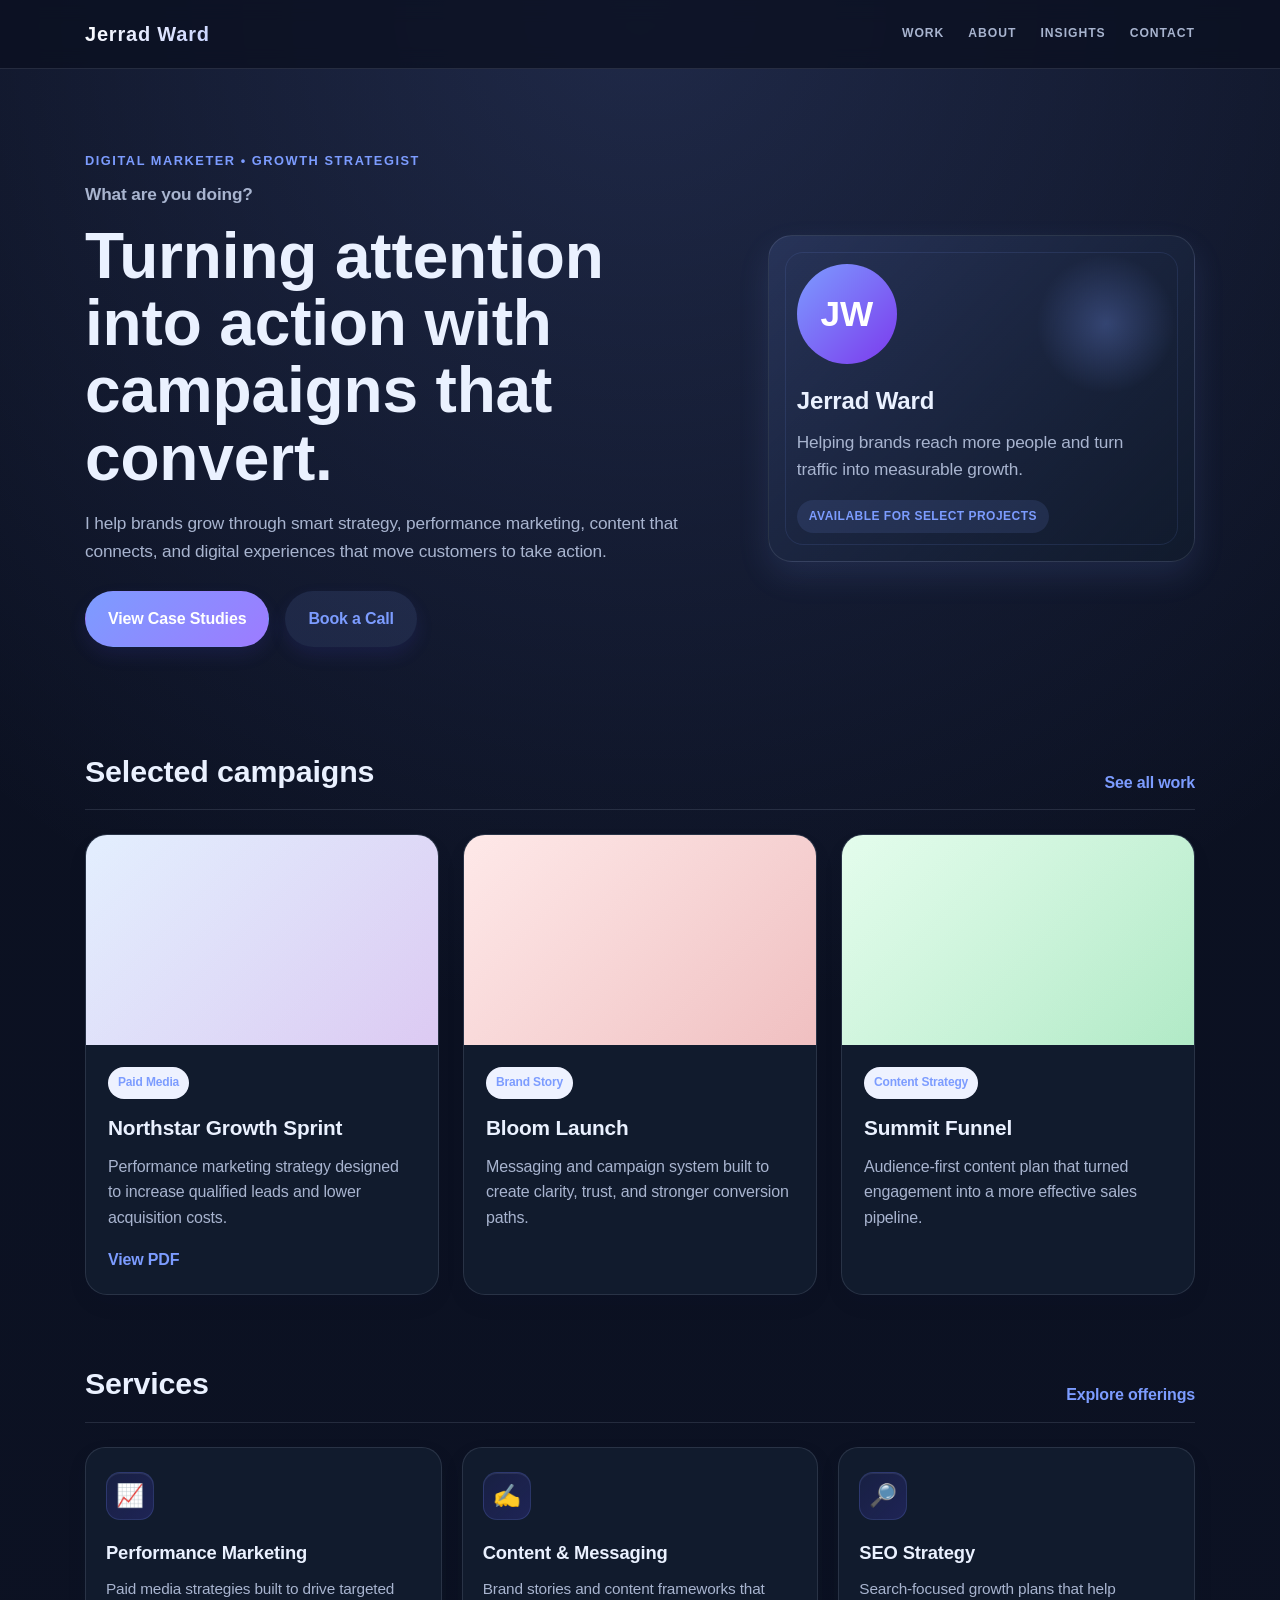
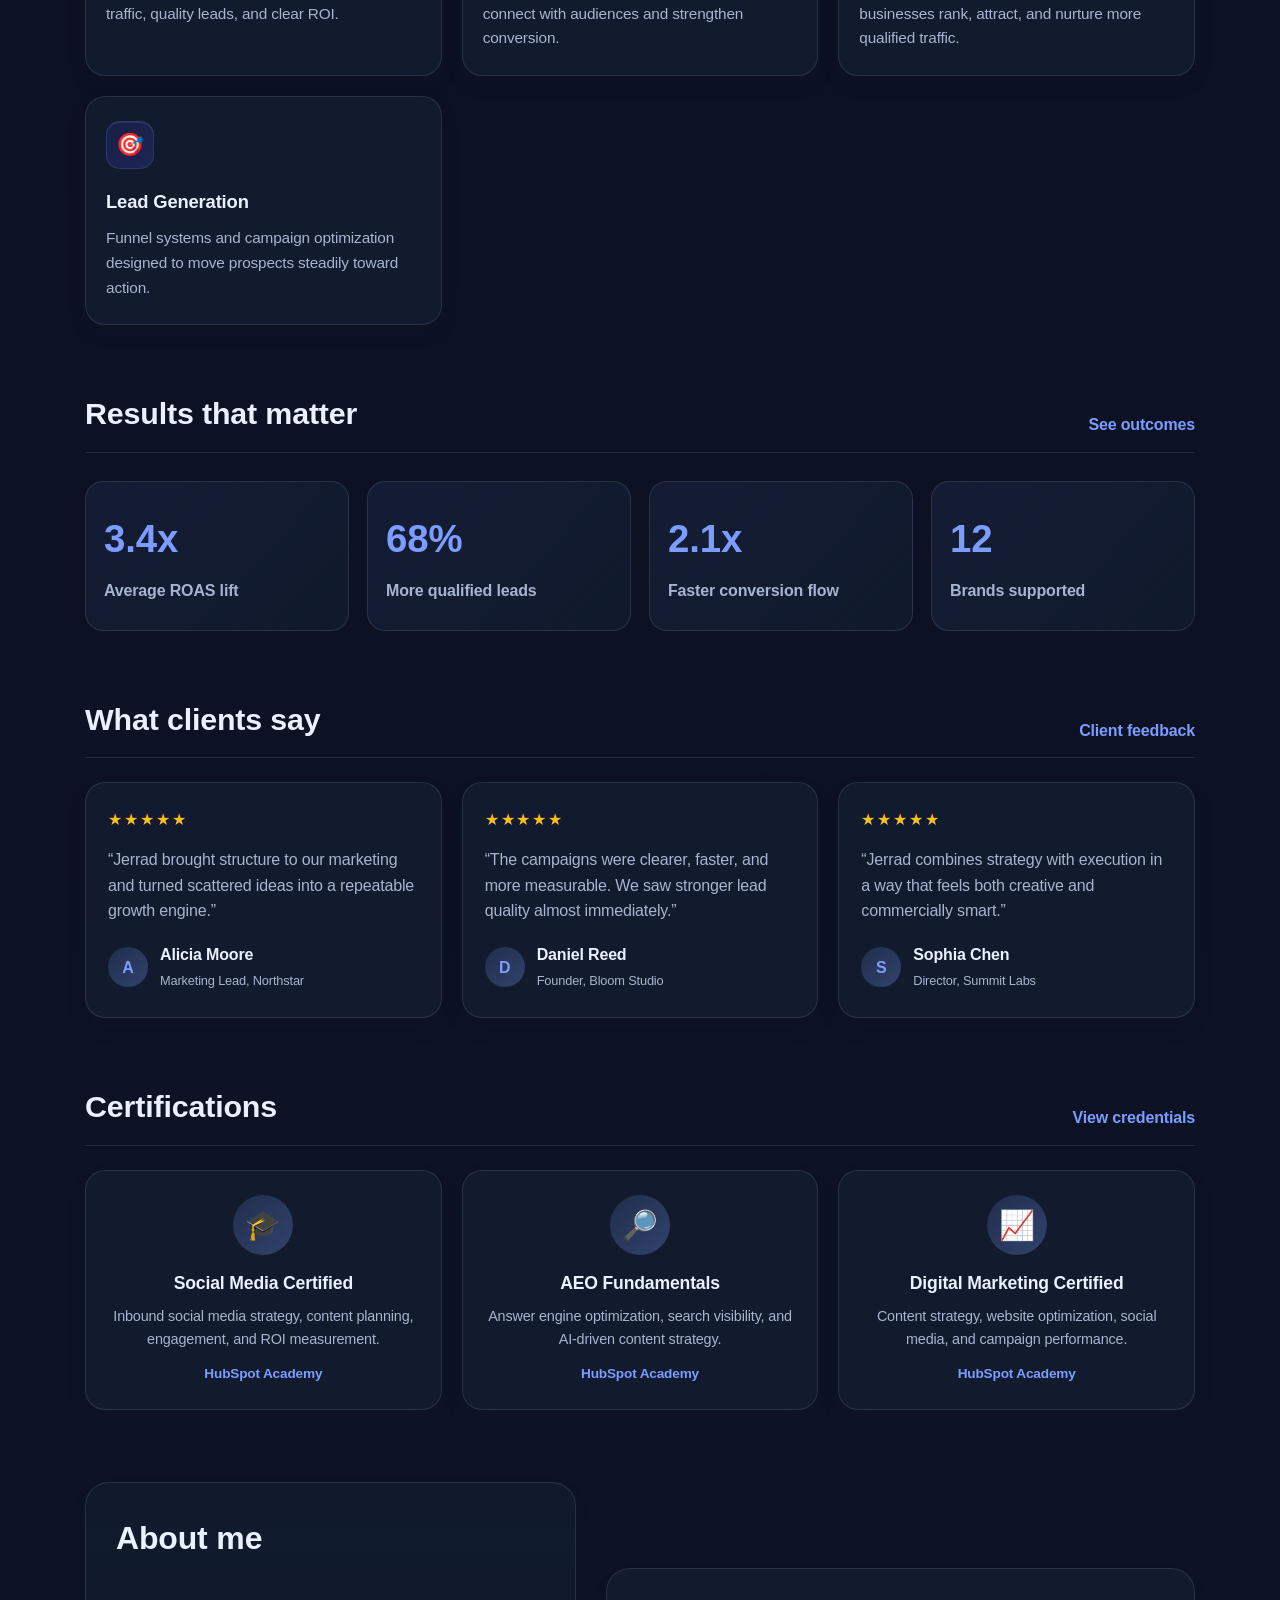
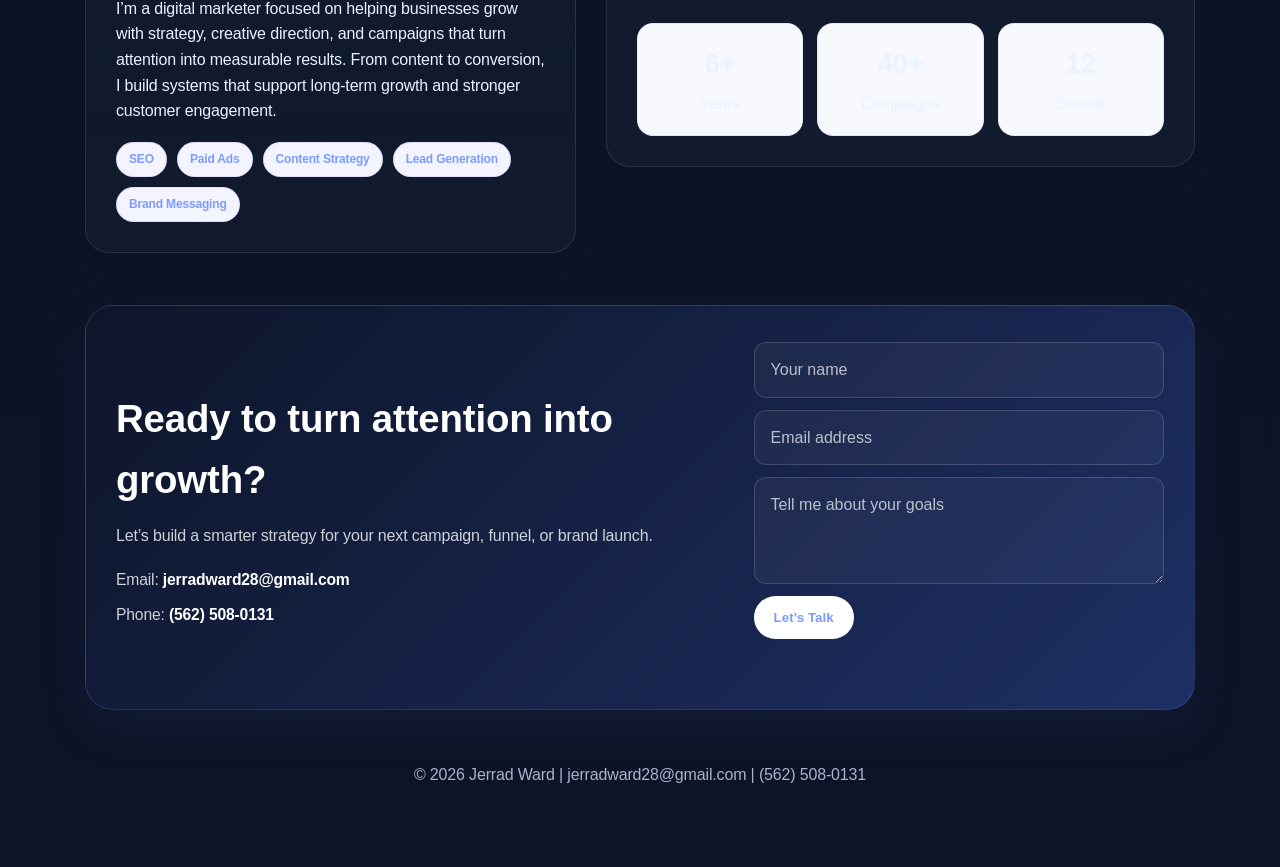
==== index.html @ 4a9e5509 "Make portfolio interactions functional" ====
<!DOCTYPE html>
<html lang="en">
  <head>
    <meta charset="UTF-8" />
    <meta name="viewport" content="width=device-width, initial-scale=1.0" />
    <title>Portfolio</title>
    <style>
      :root {
        --bg: #0b1020;
        --bg-soft: #121a2d;
        --card: #111b2d;
        --card-soft: #16233d;
        --text: #eaf1ff;
        --muted: #a8b4cf;
        --primary: #7c9cff;
        --primary-dark: #6787fa;
        --secondary: rgba(124, 156, 255, 0.12);
        --border: rgba(148, 163, 184, 0.18);
        --glow: rgba(124, 156, 255, 0.35);
      }

      * {
        box-sizing: border-box;
      }

      html {
        scroll-behavior: smooth;
      }

      body {
        margin: 0;
        font-family: Arial, sans-serif;
        background:
          radial-gradient(circle at top, rgba(124, 156, 255, 0.18), transparent 25%),
          linear-gradient(180deg, #0b1020 0%, #0d1427 100%);
        color: var(--text);
        line-height: 1.6;
        letter-spacing: -0.01em;
      }

      a {
        text-decoration: none;
        color: inherit;
      }

      .container {
        max-width: 1150px;
        margin: 0 auto;
        padding: 0 20px;
      }

      header {
        background: rgba(11, 16, 32, 0.78);
        border-bottom: 1px solid var(--border);
        position: sticky;
        top: 0;
        backdrop-filter: blur(10px);
      }

      nav {
        max-width: 1150px;
        margin: 0 auto;
        padding: 18px 20px;
        display: flex;
        justify-content: space-between;
        align-items: center;
      }

      .brand {
        font-size: 1.25rem;
        font-weight: 700;
      }

      .brand span {
        letter-spacing: 0.04em;
        background: linear-gradient(135deg, #ffffff, #c7d2fe);
        -webkit-background-clip: text;
        background-clip: text;
        color: transparent;
      }

      .nav-links {
        display: flex;
        gap: 24px;
        color: var(--muted);
      }

      .nav-links a {
        transition: color 0.2s ease, transform 0.2s ease;
        font-weight: 600;
        letter-spacing: 0.08em;
        text-transform: uppercase;
        font-size: 0.76rem;
      }

      .nav-links a:hover {
        transform: translateY(-1px);
      }

      .nav-links a:hover {
        color: var(--text);
      }

      .hero {
        display: grid;
        grid-template-columns: 1.2fr 0.8fr;
        gap: 42px;
        padding: 82px 0 48px;
        align-items: center;
      }

      .hero-copy {
        max-width: 760px;
      }

      .eyebrow {
        color: var(--primary);
        font-size: 0.8rem;
        font-weight: 700;
        letter-spacing: 0.12em;
        text-transform: uppercase;
      }

      .mini-question {
        margin: 10px 0 0;
        color: var(--text);
        font-size: 1.1rem;
        font-weight: 700;
      }

      h1 {
        font-size: clamp(2.8rem, 5vw, 4.2rem);
        line-height: 1.05;
        margin: 14px 0 18px;
      }

      .hero p {
        color: var(--muted);
        font-size: 1.08rem;
        max-width: 600px;
      }

      .button-row {
        display: flex;
        gap: 16px;
        flex-wrap: wrap;
        margin-top: 26px;
      }

      .btn {
        display: inline-block;
        padding: 14px 22px;
        border-radius: 999px;
        font-weight: 700;
        text-align: center;
        border: 1px solid transparent;
        transition: transform 0.2s ease, box-shadow 0.2s ease, background 0.2s ease, border-color 0.2s ease;
        box-shadow: 0 8px 18px rgba(79, 70, 229, 0.12);
      }

      .btn:hover {
        transform: translateY(-2px);
      }

      .btn-primary {
        background: linear-gradient(135deg, var(--primary), #9d7bff);
        color: white;
      }

      .btn-primary:hover {
        background: linear-gradient(135deg, var(--primary-dark), #8b6bf2);
      }

      .btn-secondary {
        background: var(--secondary);
        color: var(--primary);
      }

      .profile-card {
        background: linear-gradient(135deg, rgba(124, 156, 255, 0.14), rgba(17, 27, 45, 0.95));
        border: 1px solid var(--border);
        border-radius: 24px;
        padding: 28px;
        box-shadow: 0 14px 32px rgba(124, 156, 255, 0.12);
        position: relative;
      }

      .profile-card::before {
        content: "";
        position: absolute;
        inset: 16px;
        border-radius: 18px;
        border: 1px solid rgba(124, 156, 255, 0.12);
        pointer-events: none;
      }

      .profile-card::after {
        content: "";
        position: absolute;
        width: 140px;
        height: 140px;
        border-radius: 50%;
        background: radial-gradient(circle, rgba(124, 156, 255, 0.28), transparent 70%);
        right: 18px;
        top: 18px;
        pointer-events: none;
      }

      .profile-meta {
        display: inline-block;
        margin-top: 16px;
        padding: 7px 12px;
        background: rgba(124, 156, 255, 0.12);
        color: var(--primary);
        border-radius: 999px;
        font-size: 0.75rem;
        font-weight: 700;
        letter-spacing: 0.04em;
        text-transform: uppercase;
      }

      .avatar {
        width: 100px;
        height: 100px;
        border-radius: 50%;
        background: linear-gradient(135deg, var(--primary), #7c3aed);
        display: flex;
        align-items: center;
        justify-content: center;
        color: white;
        font-weight: 700;
        font-size: 2.2rem;
        margin-bottom: 18px;
      }

      .profile-card h2 {
        margin: 0 0 8px;
      }

      .profile-card p {
        margin: 0;
        color: var(--muted);
      }

      .section {
        padding: 52px 0 12px;
        scroll-margin-top: 96px;
      }

      .section-head {
        display: flex;
        justify-content: space-between;
        align-items: end;
        gap: 20px;
        margin-bottom: 24px;
        padding-bottom: 14px;
        border-bottom: 1px solid var(--border);
      }

      .section-head h3 {
        font-size: 1.9rem;
        margin: 0;
      }

      .section-head a {
        color: var(--primary);
        font-weight: 600;
      }

      .section-head a:hover {
        text-decoration: underline;
      }

      .projects {
        display: grid;
        grid-template-columns: repeat(3, minmax(0, 1fr));
        gap: 24px;
      }

      .project {
        background: var(--card);
        border: 1px solid var(--border);
        border-radius: 22px;
        overflow: hidden;
        box-shadow: 0 10px 24px rgba(15, 23, 42, 0.04);
        transition: transform 0.2s ease, box-shadow 0.2s ease, border-color 0.2s ease;
      }

      .project:hover {
        border-color: rgba(124, 156, 255, 0.28);
      }

      .project:hover {
        transform: translateY(-4px);
        box-shadow: 0 16px 28px rgba(15, 23, 42, 0.08);
      }

      .project-image {
        height: 210px;
        background: linear-gradient(135deg, #dbeafe, #e9d5ff);
        position: relative;
        overflow: hidden;
      }

      .project-image::after {
        content: "";
        position: absolute;
        inset: 0;
        background: linear-gradient(135deg, rgba(255,255,255,0.22), rgba(15,23,42,0.06));
      }

      .project-content {
        padding: 22px;
      }

      .project-link {
        display: inline-block;
        margin-top: 16px;
        color: var(--primary);
        font-weight: 700;
      }

      .project-link:hover {
        text-decoration: underline;
      }

      .tag {
        display: inline-block;
        background: #eef2ff;
        color: var(--primary);
        border-radius: 999px;
        font-size: 0.75rem;
        font-weight: 700;
        padding: 6px 10px;
        margin-bottom: 12px;
      }

      .project h4 {
        margin: 0 0 10px;
        font-size: 1.3rem;
      }

      .project p {
        margin: 0;
        color: var(--muted);
      }

      .about {
        display: grid;
        grid-template-columns: 1fr 1.2fr;
        gap: 30px;
        align-items: center;
        padding: 60px 0 20px;
      }

      .about-panel {
        background: var(--card);
        border: 1px solid var(--border);
        border-radius: 24px;
        padding: 30px;
        box-shadow: 0 10px 24px rgba(15, 23, 42, 0.04);
      }

      .about-panel:first-child {
        background: linear-gradient(180deg, rgba(17, 27, 45, 0.96), rgba(17, 27, 45, 0.88));
      }

      .about-panel h3 {
        margin-top: 0;
        font-size: 2rem;
      }

      .about-panel p {
        margin-bottom: 0;
      }

      .expertise-list {
        display: flex;
        flex-wrap: wrap;
        gap: 10px;
        margin-top: 18px;
      }

      .expertise-list span {
        background: #f3f4ff;
        border: 1px solid rgba(79, 70, 229, 0.12);
        color: var(--primary);
        border-radius: 999px;
        padding: 7px 12px;
        font-size: 0.75rem;
        font-weight: 700;
      }

      .stats {
        display: grid;
        grid-template-columns: repeat(3, minmax(0, 1fr));
        gap: 14px;
        margin-top: 24px;
      }

      .stat {
        background: #f8f9ff;
        border: 1px solid var(--border);
        border-radius: 16px;
        padding: 18px 14px;
        text-align: center;
      }

      .stat strong {
        display: block;
        font-size: 1.7rem;
        margin-bottom: 6px;
      }

      .services {
        display: grid;
        grid-template-columns: repeat(3, minmax(0, 1fr));
        gap: 20px;
        margin: 18px 0 0;
      }

      .service-card {
        background: var(--card);
        border: 1px solid var(--border);
        border-radius: 20px;
        padding: 24px 20px;
        box-shadow: 0 8px 18px rgba(15, 23, 42, 0.12);
        transition: transform 0.2s ease, border-color 0.2s ease;
        display: flex;
        flex-direction: column;
        height: 100%;
      }

      .service-card:hover {
        transform: translateY(-3px);
        border-color: rgba(124, 156, 255, 0.3);
      }

      .service-icon {
        width: 48px;
        height: 48px;
        border-radius: 14px;
        background: linear-gradient(135deg, rgba(79,70,229,0.12), rgba(79,70,229,0.22));
        border: 1px solid rgba(124, 156, 255, 0.18);
        display: grid;
        place-items: center;
        font-size: 1.4rem;
        margin-bottom: 18px;
        box-shadow: inset 0 1px 0 rgba(255,255,255,0.08);
      }

      .service-card h4 {
        margin: 0 0 10px;
        font-size: 1.15rem;
      }

      .service-card p {
        margin: 0;
        color: var(--muted);
        font-size: 0.96rem;
      }

      .results {
        display: grid;
        grid-template-columns: repeat(4, minmax(0, 1fr));
        gap: 18px;
        margin: 28px 0 0;
      }

      .result-card {
        background: linear-gradient(135deg, rgba(124,156,255,0.08), rgba(17,27,45,0.9));
        border: 1px solid var(--border);
        border-radius: 18px;
        padding: 24px 18px;
        min-height: 150px;
        display: flex;
        flex-direction: column;
        justify-content: center;
      }

      .result-card strong {
        display: block;
        font-size: clamp(2rem, 3vw, 2.5rem);
        color: var(--primary);
        margin-bottom: 8px;
      }

      .result-card span {
        color: var(--muted);
        font-weight: 600;
      }

      .testimonials {
        display: grid;
        grid-template-columns: repeat(3, minmax(0, 1fr));
        gap: 20px;
        margin-top: 18px;
      }

      .testimonial {
        background: var(--card);
        border: 1px solid var(--border);
        border-radius: 20px;
        padding: 24px 22px;
        box-shadow: 0 10px 22px rgba(15, 23, 42, 0.08);
      }

      .stars {
        color: #fbbf24;
        letter-spacing: 0.12em;
        margin-bottom: 14px;
      }

      .testimonial p {
        color: var(--muted);
        margin: 0 0 18px;
      }

      .person {
        display: flex;
        align-items: center;
        gap: 12px;
      }

      .person-badge {
        width: 40px;
        height: 40px;
        border-radius: 50%;
        display: grid;
        place-items: center;
        background: linear-gradient(135deg, rgba(124, 156, 255, 0.15), rgba(124, 156, 255, 0.3));
        color: var(--primary);
        font-weight: 700;
      }

      .person strong {
        display: block;
      }

      .person span {
        color: var(--muted);
        font-size: 0.8rem;
      }

      .cta {
        margin-top: 32px;
        background: linear-gradient(135deg, #0d1529, #1e2f64);
        border-radius: 28px;
        padding: 36px 30px;
        display: grid;
        grid-template-columns: 1.2fr 0.8fr;
        gap: 22px;
        align-items: center;
        color: white;
        border: 1px solid rgba(124, 156, 255, 0.2);
        box-shadow: 0 18px 42px rgba(30, 47, 100, 0.25);
      }

      .cta h3 {
        margin: 0 0 12px;
        font-size: clamp(2rem, 3vw, 2.6rem);
      }

      .cta p {
        margin: 0;
        color: rgba(255,255,255,0.8);
      }

      .cta-form {
        display: grid;
        gap: 12px;
      }

      .cta-form input,
      .cta-form textarea {
        width: 100%;
        border: 1px solid rgba(255, 255, 255, 0.2);
        border-radius: 12px;
        padding: 13px 14px;
        font: inherit;
        color: var(--text);
        background: rgba(255, 255, 255, 0.08);
        outline: none;
      }

      .cta-form input:focus,
      .cta-form textarea:focus {
        border-color: var(--primary);
        box-shadow: 0 0 0 3px rgba(124, 156, 255, 0.2);
      }

      .cta-form textarea {
        resize: vertical;
        min-height: 100px;
      }

      .cta-form button {
        border: 0;
        cursor: pointer;
      }

      .form-status {
        min-height: 1.5em;
        margin: 0;
        color: rgba(255, 255, 255, 0.8);
        font-size: 0.9rem;
      }

      .cta-form input,
      .cta-form textarea {
        width: 100%;
        border: 1px solid rgba(255,255,255,0.15);
        border-radius: 12px;
        background: rgba(255,255,255,0.04);
        color: white;
        padding: 14px 16px;
        font: inherit;
      }

      .cta-form input::placeholder,
      .cta-form textarea::placeholder {
        color: rgba(255,255,255,0.7);
      }

      .cta-form button {
        width: fit-content;
        border: none;
        border-radius: 999px;
        padding: 14px 20px;
        font-weight: 700;
        background: white;
        color: var(--primary);
        cursor: pointer;
        transition: transform 0.2s ease, box-shadow 0.2s ease;
      }

      .cta-form button:hover {
        transform: translateY(-1px);
        box-shadow: 0 10px 22px rgba(255,255,255,0.18);
      }

      .contact-details {
        display: grid;
        gap: 10px;
        margin-top: 18px;
      }

      .contact-item {
        color: rgba(255,255,255,0.8);
        font-size: 0.98rem;
      }

      .contact-item a {
        color: white;
        font-weight: 600;
      }

      .certifications {
        display: grid;
        grid-template-columns: repeat(3, minmax(0, 1fr));
        gap: 20px;
        margin-top: 18px;
      }

      .cert-card {
        background: var(--card);
        border: 1px solid var(--border);
        border-radius: 20px;
        padding: 24px 20px;
        box-shadow: 0 8px 18px rgba(15, 23, 42, 0.12);
        text-align: center;
        transition: transform 0.2s ease, border-color 0.2s ease;
      }

      .cert-card:hover {
        transform: translateY(-3px);
        border-color: rgba(124, 156, 255, 0.3);
      }

      .cert-badge {
        width: 60px;
        height: 60px;
        border-radius: 50%;
        background: linear-gradient(135deg, rgba(124, 156, 255, 0.15), rgba(124, 156, 255, 0.3));
        display: grid;
        place-items: center;
        margin: 0 auto 14px;
        font-size: 1.8rem;
      }

      .cert-card h4 {
        margin: 0 0 8px;
        font-size: 1.1rem;
      }

      .cert-card p {
        margin: 0;
        color: var(--muted);
        font-size: 0.9rem;
      }

      .cert-issuer {
        margin-top: 12px;
        color: var(--primary);
        font-size: 0.85rem;
        font-weight: 700;
      }

      footer {
        text-align: center;
        padding: 52px 20px 80px;
        color: var(--muted);
      }

      @media (max-width: 900px) {
        .hero,
        .about,
        .projects,
        .results,
        .testimonials,
        .cta {
          grid-template-columns: 1fr;
        }

        .services {
          grid-template-columns: repeat(2, minmax(0, 1fr));
        }
      }

      @media (max-width: 600px) {
        .nav-links {
          gap: 12px;
          flex-wrap: wrap;
          justify-content: center;
        }

        nav {
          flex-direction: column;
        }

        .section-head {
          flex-direction: column;
          align-items: flex-start;
        }

        .stats {
          grid-template-columns: 1fr;
        }

        .hero {
          padding-top: 56px;
        }
      }
    </style>
  </head>
  <body>
    <header>
      <nav>
        <div class="brand"><span>Jerrad Ward</span></div>
        <div class="nav-links">
          <a href="#work">Work</a>
          <a href="#about">About</a>
          <a href="#insights">Insights</a>
          <a href="#contact">Contact</a>
        </div>
      </nav>
    </header>

    <main class="container">
      <section class="hero">
        <div class="hero-copy">
          <div class="eyebrow">Digital Marketer • Growth Strategist</div>
          <p class="mini-question">What are you doing?</p>
          <h1>Turning attention into action with campaigns that convert.</h1>
          <p>
            I help brands grow through smart strategy, performance marketing, content that connects,
            and digital experiences that move customers to take action.
          </p>
          <div class="button-row">
            <a class="btn btn-primary" href="#work">View Case Studies</a>
            <a class="btn btn-secondary" href="#contact">Book a Call</a>
          </div>
        </div>

        <div class="profile-card">
          <div class="avatar">JW</div>
          <h2>Jerrad Ward</h2>
          <p>Helping brands reach more people and turn traffic into measurable growth.</p>
          <span class="profile-meta">Available for select projects</span>
        </div>
      </section>

      <section class="section" id="work">
        <div class="section-head">
          <h3>Selected campaigns</h3>
          <a href="assets/digital-marketing-eportfolio.pdf" target="_blank" rel="noopener noreferrer">See all work</a>
        </div>

        <div class="projects">
          <article class="project">
            <div class="project-image"></div>
            <div class="project-content">
              <span class="tag">Paid Media</span>
              <h4>Northstar Growth Sprint</h4>
              <p>Performance marketing strategy designed to increase qualified leads and lower acquisition costs.</p>
              <a class="project-link" href="assets/digital-marketing-eportfolio.pdf" target="_blank" rel="noopener noreferrer">View PDF</a>
            </div>
          </article>

          <article class="project">
            <div class="project-image" style="background: linear-gradient(135deg, #fee2e2, #fecaca);"></div>
            <div class="project-content">
              <span class="tag">Brand Story</span>
              <h4>Bloom Launch</h4>
              <p>Messaging and campaign system built to create clarity, trust, and stronger conversion paths.</p>
            </div>
          </article>

          <article class="project">
            <div class="project-image" style="background: linear-gradient(135deg, #dcfce7, #bbf7d0);"></div>
            <div class="project-content">
              <span class="tag">Content Strategy</span>
              <h4>Summit Funnel</h4>
              <p>Audience-first content plan that turned engagement into a more effective sales pipeline.</p>
            </div>
          </article>
        </div>
      </section>

      <section class="section" id="services">
        <div class="section-head">
          <h3>Services</h3>
          <a href="#contact">Explore offerings</a>
        </div>

        <div class="services">
          <div class="service-card">
            <div class="service-icon">📈</div>
            <h4>Performance Marketing</h4>
            <p>Paid media strategies built to drive targeted traffic, quality leads, and clear ROI.</p>
          </div>

          <div class="service-card">
            <div class="service-icon">✍️</div>
            <h4>Content & Messaging</h4>
            <p>Brand stories and content frameworks that connect with audiences and strengthen conversion.</p>
          </div>

          <div class="service-card">
            <div class="service-icon">🔎</div>
            <h4>SEO Strategy</h4>
            <p>Search-focused growth plans that help businesses rank, attract, and nurture more qualified traffic.</p>
          </div>

          <div class="service-card">
            <div class="service-icon">🎯</div>
            <h4>Lead Generation</h4>
            <p>Funnel systems and campaign optimization designed to move prospects steadily toward action.</p>
          </div>
        </div>
      </section>

      <section class="section" id="results">
        <div class="section-head">
          <h3>Results that matter</h3>
          <a href="#results">See outcomes</a>
        </div>

        <div class="results">
          <div class="result-card">
            <strong>3.4x</strong>
            <span>Average ROAS lift</span>
          </div>
          <div class="result-card">
            <strong>68%</strong>
            <span>More qualified leads</span>
          </div>
          <div class="result-card">
            <strong>2.1x</strong>
            <span>Faster conversion flow</span>
          </div>
          <div class="result-card">
            <strong>12</strong>
            <span>Brands supported</span>
          </div>
        </div>
      </section>

      <section class="section" id="testimonials">
        <div class="section-head">
          <h3>What clients say</h3>
          <a href="#testimonials">Client feedback</a>
        </div>

        <div class="testimonials">
          <article class="testimonial">
            <div class="stars">★★★★★</div>
            <p>“Jerrad brought structure to our marketing and turned scattered ideas into a repeatable growth engine.”</p>
            <div class="person">
              <div class="person-badge">A</div>
              <div>
                <strong>Alicia Moore</strong>
                <span>Marketing Lead, Northstar</span>
              </div>
            </div>
          </article>

          <article class="testimonial">
            <div class="stars">★★★★★</div>
            <p>“The campaigns were clearer, faster, and more measurable. We saw stronger lead quality almost immediately.”</p>
            <div class="person">
              <div class="person-badge">D</div>
              <div>
                <strong>Daniel Reed</strong>
                <span>Founder, Bloom Studio</span>
              </div>
            </div>
          </article>

          <article class="testimonial">
            <div class="stars">★★★★★</div>
            <p>“Jerrad combines strategy with execution in a way that feels both creative and commercially smart.”</p>
            <div class="person">
              <div class="person-badge">S</div>
              <div>
                <strong>Sophia Chen</strong>
                <span>Director, Summit Labs</span>
              </div>
            </div>
          </article>
        </div>
      </section>

      <section class="section" id="insights">
        <div class="section-head">
          <h3>Certifications</h3>
          <a href="#insights">View credentials</a>
        </div>

        <div class="certifications">
          <div class="cert-card">
            <div class="cert-badge">🎓</div>
            <h4>Social Media Certified</h4>
            <p>Inbound social media strategy, content planning, engagement, and ROI measurement.</p>
            <div class="cert-issuer">HubSpot Academy</div>
          </div>

          <div class="cert-card">
            <div class="cert-badge">🔎</div>
            <h4>AEO Fundamentals</h4>
            <p>Answer engine optimization, search visibility, and AI-driven content strategy.</p>
            <div class="cert-issuer">HubSpot Academy</div>
          </div>

          <div class="cert-card">
            <div class="cert-badge">📈</div>
            <h4>Digital Marketing Certified</h4>
            <p>Content strategy, website optimization, social media, and campaign performance.</p>
            <div class="cert-issuer">HubSpot Academy</div>
          </div>
        </div>
      </section>

      <section class="about" id="about">
        <div class="about-panel">
          <h3>About me</h3>
          <p>
            I’m a digital marketer focused on helping businesses grow with strategy, creative direction,
            and campaigns that turn attention into measurable results. From content to conversion,
            I build systems that support long-term growth and stronger customer engagement.
          </p>
          <div class="expertise-list">
            <span>SEO</span>
            <span>Paid Ads</span>
            <span>Content Strategy</span>
            <span>Lead Generation</span>
            <span>Brand Messaging</span>
          </div>
        </div>

        <div class="about-panel">
          <div class="stats">
            <div class="stat">
              <strong>6+</strong>
              Years
            </div>
            <div class="stat">
              <strong>40+</strong>
              Campaigns
            </div>
            <div class="stat">
              <strong>12</strong>
              Brands
            </div>
          </div>
        </div>
      </section>

      <section class="cta" id="contact">
        <div>
          <h3>Ready to turn attention into growth?</h3>
          <p>
            Let’s build a smarter strategy for your next campaign, funnel, or brand launch.
          </p>
          <div class="contact-details">
            <div class="contact-item">Email: <a href="mailto:jerradward28@gmail.com">jerradward28@gmail.com</a></div>
            <div class="contact-item">Phone: <a href="tel:+15625080131">(562) 508-0131</a></div>
          </div>
        </div>

        <form class="cta-form" id="contact-form">
          <input id="name" name="name" type="text" placeholder="Your name" aria-label="Your name" autocomplete="name" required />
          <input id="email" name="email" type="email" placeholder="Email address" aria-label="Email address" autocomplete="email" required />
          <textarea id="message" name="message" rows="3" placeholder="Tell me about your goals" aria-label="Tell me about your goals" required></textarea>
          <button type="submit">Let’s Talk</button>
          <p class="form-status" id="form-status" role="status" aria-live="polite"></p>
        </form>
      </section>
    </main>

    <footer>
      © 2026 Jerrad Ward | <a href="mailto:jerradward28@gmail.com">jerradward28@gmail.com</a> | <a href="tel:+15625080131">(562) 508-0131</a>
    </footer>
    <script>
      const contactForm = document.querySelector("#contact-form");
      const formStatus = document.querySelector("#form-status");

      contactForm.addEventListener("submit", (event) => {
        event.preventDefault();

        if (!contactForm.checkValidity()) {
          contactForm.reportValidity();
          return;
        }

        const formData = new FormData(contactForm);
        const subject = encodeURIComponent(`Portfolio inquiry from ${formData.get("name")}`);
        const body = encodeURIComponent(
          `Name: ${formData.get("name")}\nEmail: ${formData.get("email")}\n\n${formData.get("message")}`
        );

        formStatus.textContent = "Opening your email app...";
        window.location.href = `mailto:jerradward28@gmail.com?subject=${subject}&body=${body}`;
      });
    </script>
  </body>
</html>
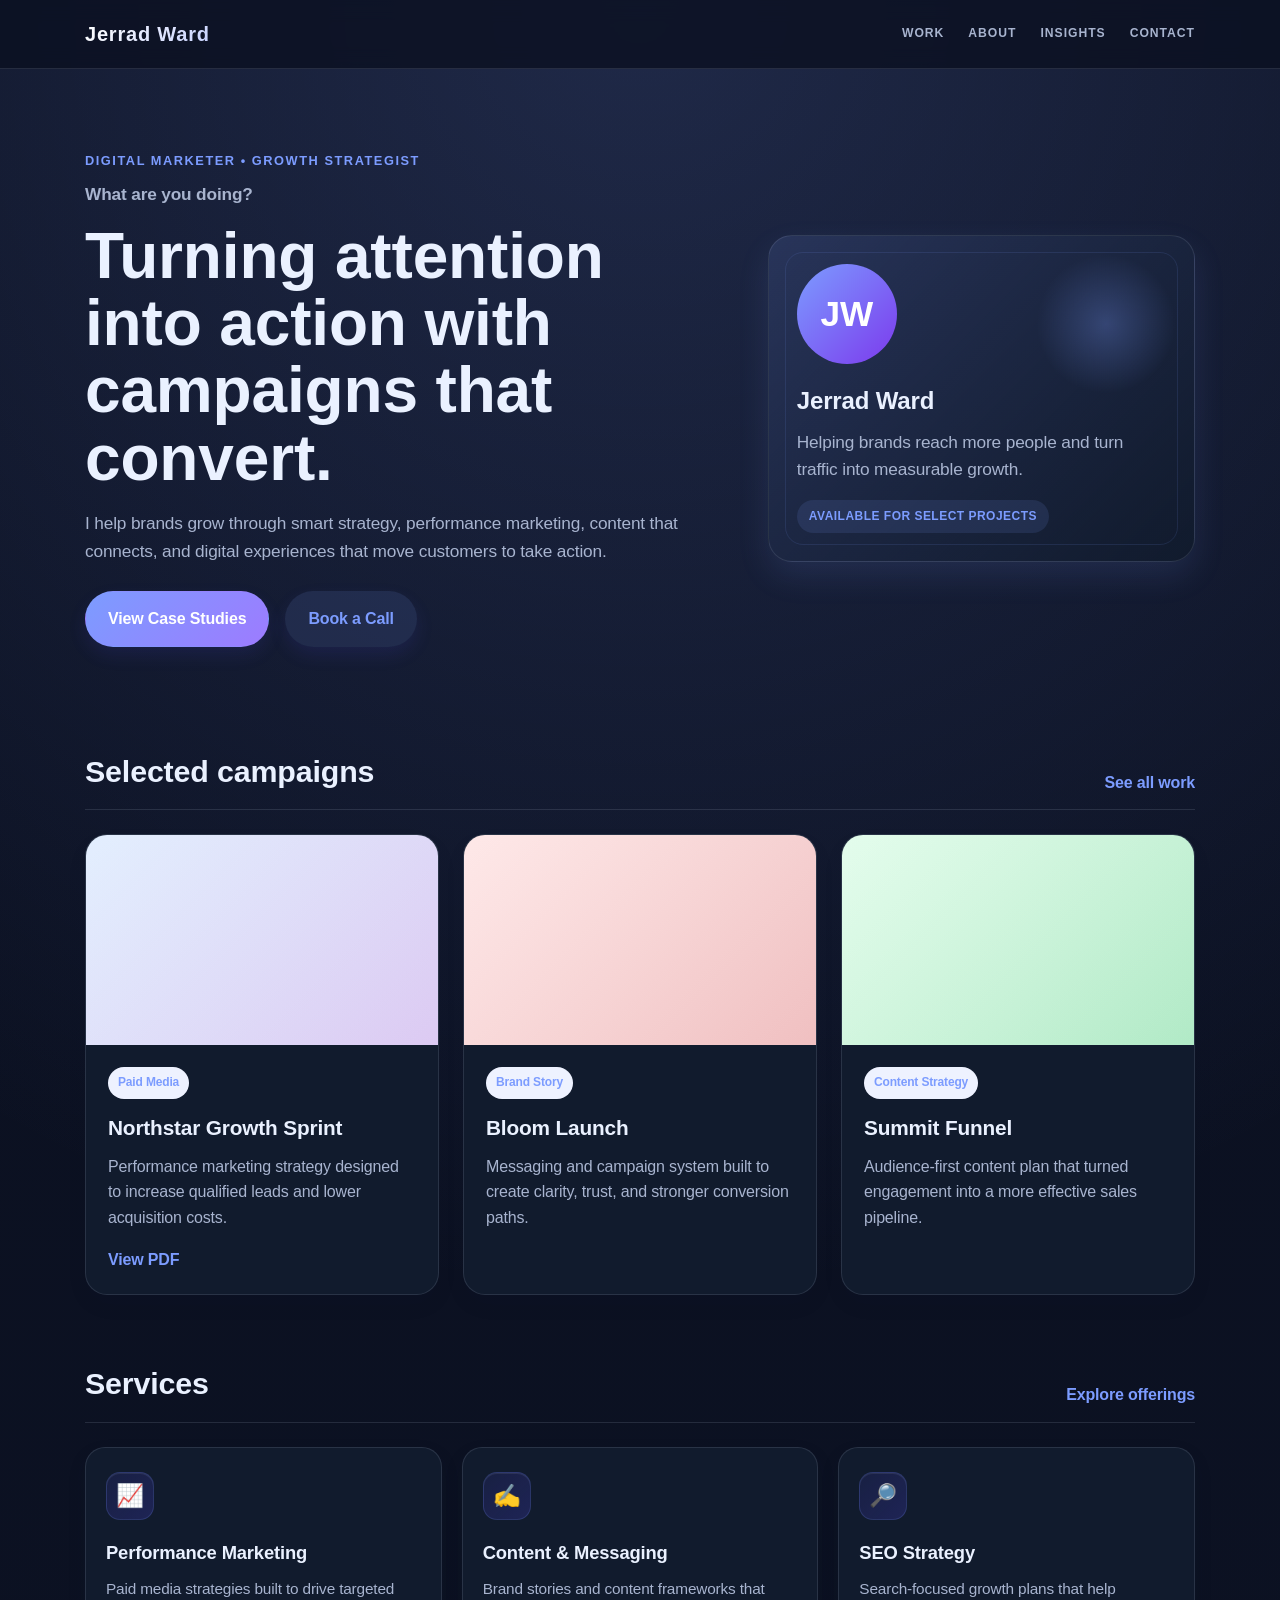
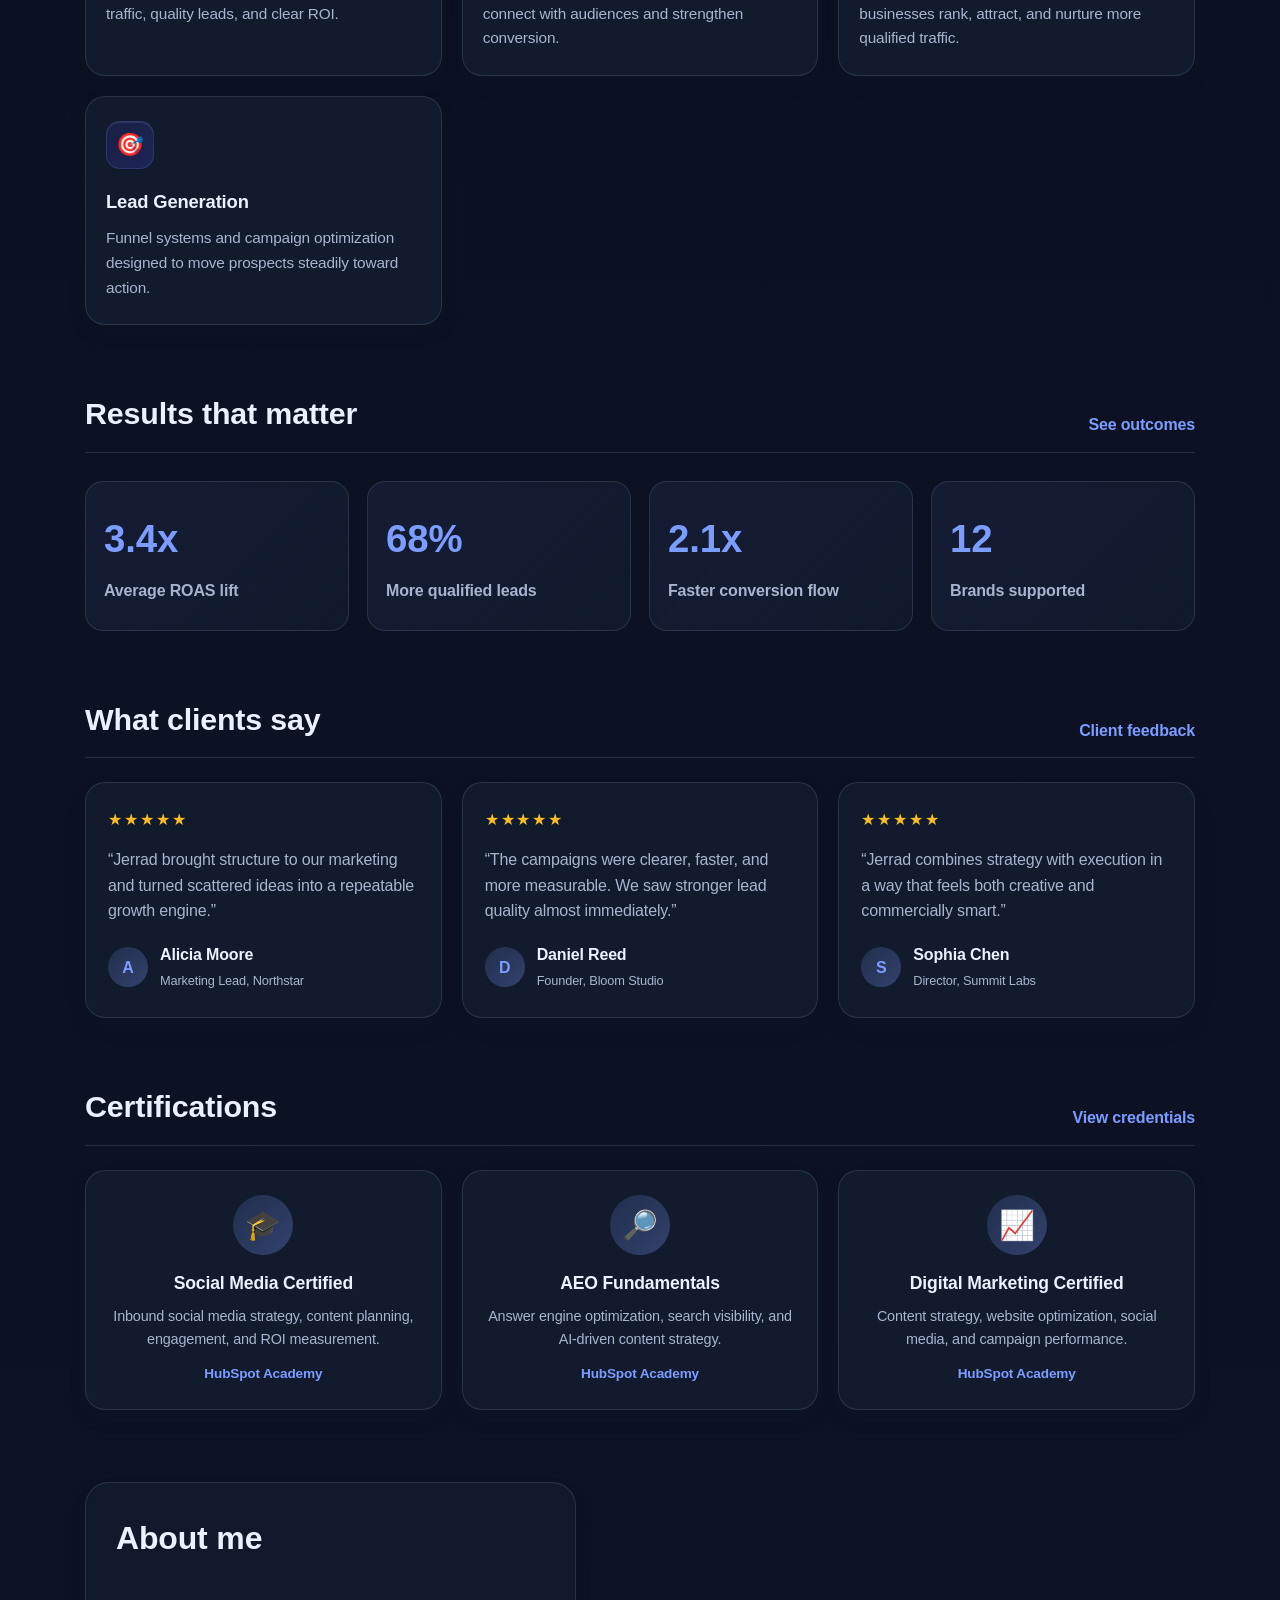
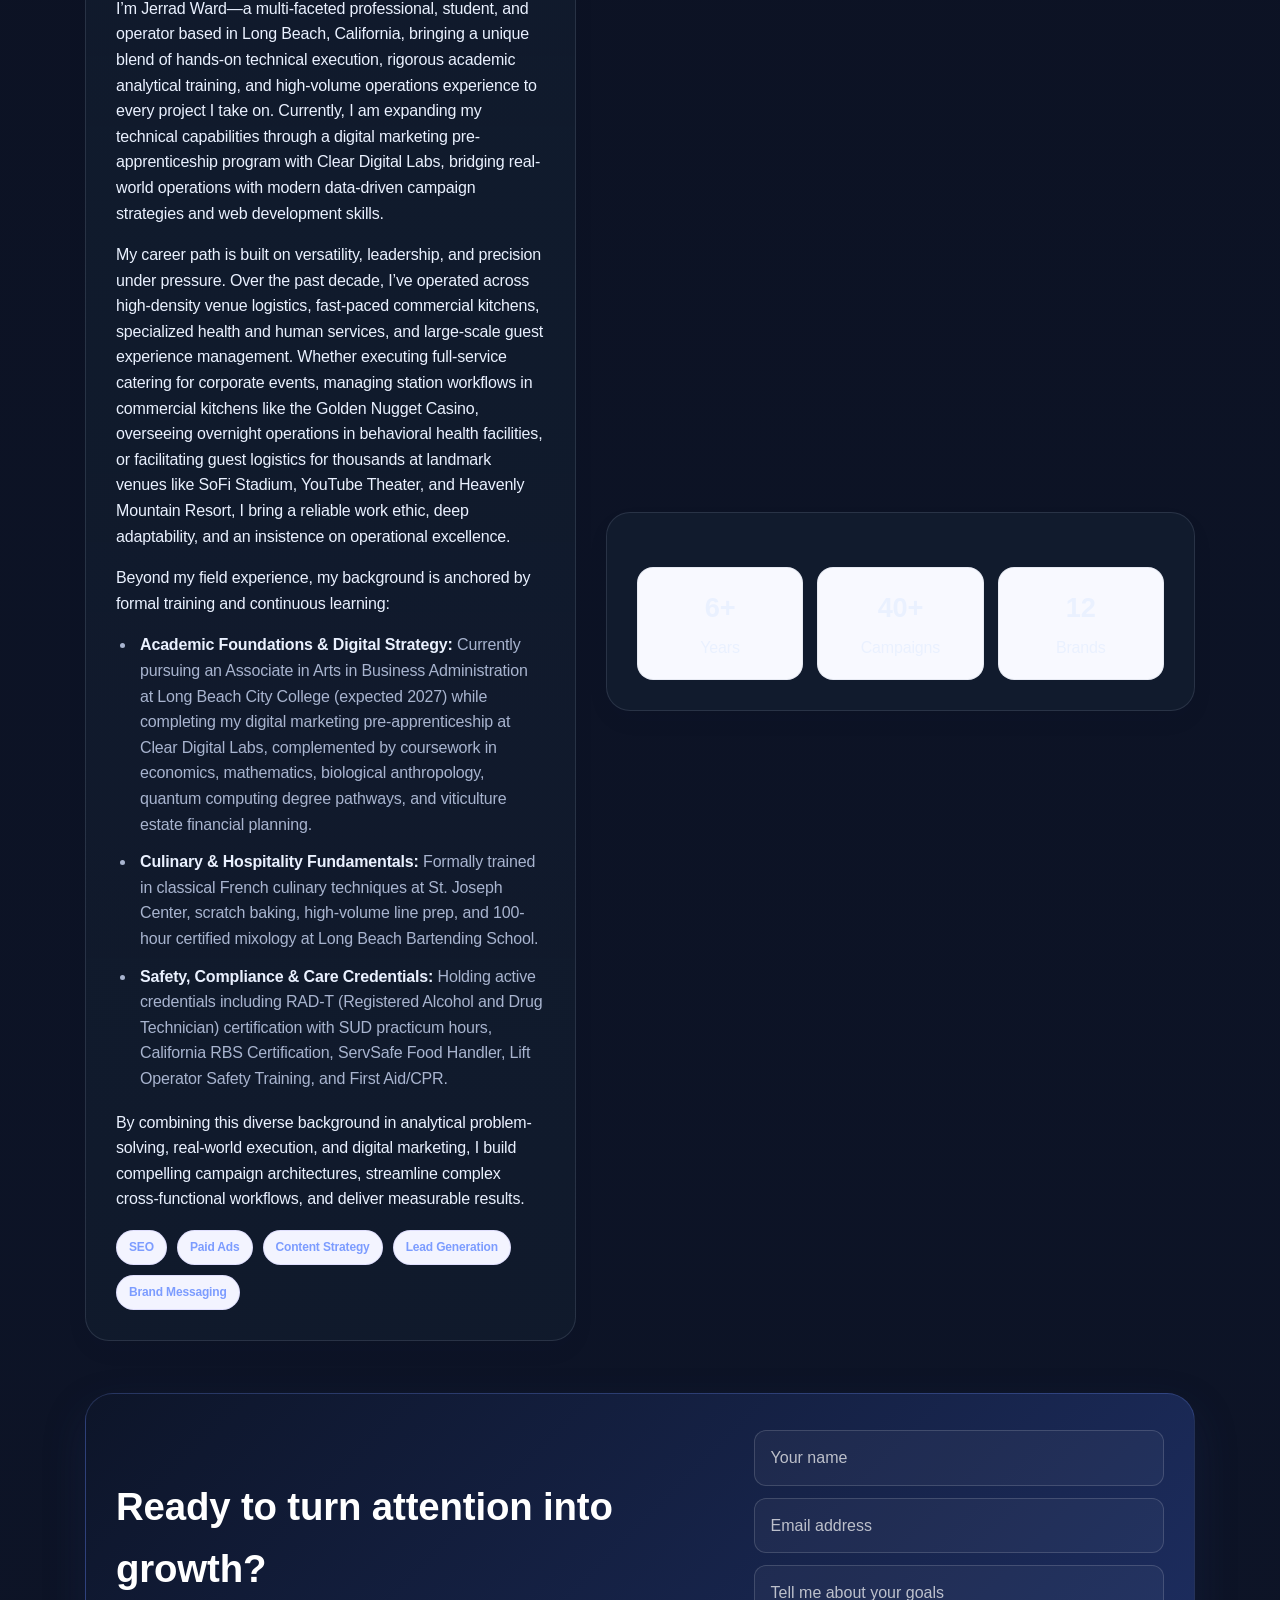
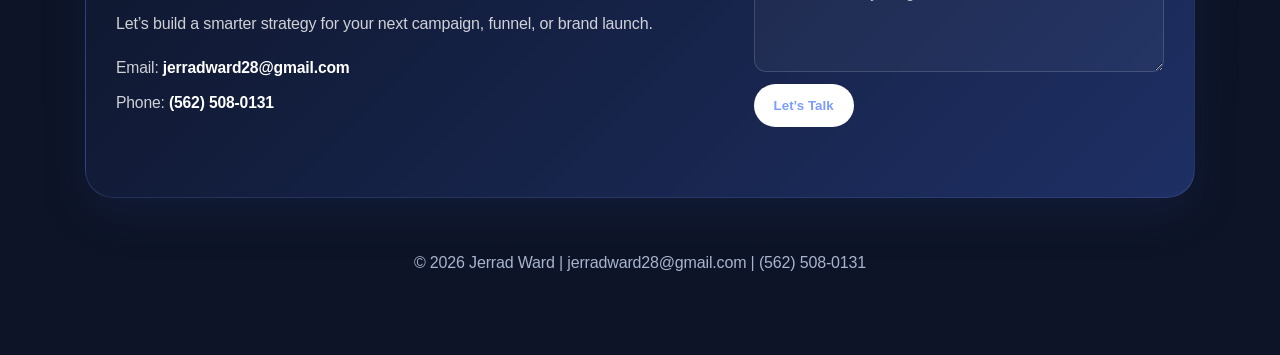
==== commit 112362d2: "Expand About section" ====
--- a/index.html
+++ b/index.html
@@ -371,7 +371,30 @@
       }
 
       .about-panel p {
+        margin: 0 0 16px;
+      }
+
+      .about-panel p:last-of-type {
         margin-bottom: 0;
+      }
+
+      .about-list {
+        margin: 0 0 18px;
+        padding-left: 20px;
+        color: var(--muted);
+      }
+
+      .about-list li {
+        margin-bottom: 12px;
+        padding-left: 4px;
+      }
+
+      .about-list li:last-child {
+        margin-bottom: 0;
+      }
+
+      .about-list strong {
+        color: var(--text);
       }
 
       .expertise-list {
@@ -965,9 +988,33 @@
         <div class="about-panel">
           <h3>About me</h3>
           <p>
-            I’m a digital marketer focused on helping businesses grow with strategy, creative direction,
-            and campaigns that turn attention into measurable results. From content to conversion,
-            I build systems that support long-term growth and stronger customer engagement.
+            I’m Jerrad Ward—a multi-faceted professional, student, and operator based in Long Beach,
+            California, bringing a unique blend of hands-on technical execution, rigorous academic
+            analytical training, and high-volume operations experience to every project I take on.
+            Currently, I am expanding my technical capabilities through a digital marketing
+            pre-apprenticeship program with Clear Digital Labs, bridging real-world operations with
+            modern data-driven campaign strategies and web development skills.
+          </p>
+          <p>
+            My career path is built on versatility, leadership, and precision under pressure. Over the
+            past decade, I’ve operated across high-density venue logistics, fast-paced commercial
+            kitchens, specialized health and human services, and large-scale guest experience
+            management. Whether executing full-service catering for corporate events, managing station
+            workflows in commercial kitchens like the Golden Nugget Casino, overseeing overnight
+            operations in behavioral health facilities, or facilitating guest logistics for thousands at
+            landmark venues like SoFi Stadium, YouTube Theater, and Heavenly Mountain Resort, I bring a
+            reliable work ethic, deep adaptability, and an insistence on operational excellence.
+          </p>
+          <p>Beyond my field experience, my background is anchored by formal training and continuous learning:</p>
+          <ul class="about-list">
+            <li><strong>Academic Foundations &amp; Digital Strategy:</strong> Currently pursuing an Associate in Arts in Business Administration at Long Beach City College (expected 2027) while completing my digital marketing pre-apprenticeship at Clear Digital Labs, complemented by coursework in economics, mathematics, biological anthropology, quantum computing degree pathways, and viticulture estate financial planning.</li>
+            <li><strong>Culinary &amp; Hospitality Fundamentals:</strong> Formally trained in classical French culinary techniques at St. Joseph Center, scratch baking, high-volume line prep, and 100-hour certified mixology at Long Beach Bartending School.</li>
+            <li><strong>Safety, Compliance &amp; Care Credentials:</strong> Holding active credentials including RAD-T (Registered Alcohol and Drug Technician) certification with SUD practicum hours, California RBS Certification, ServSafe Food Handler, Lift Operator Safety Training, and First Aid/CPR.</li>
+          </ul>
+          <p>
+            By combining this diverse background in analytical problem-solving, real-world execution,
+            and digital marketing, I build compelling campaign architectures, streamline complex
+            cross-functional workflows, and deliver measurable results.
           </p>
           <div class="expertise-list">
             <span>SEO</span>
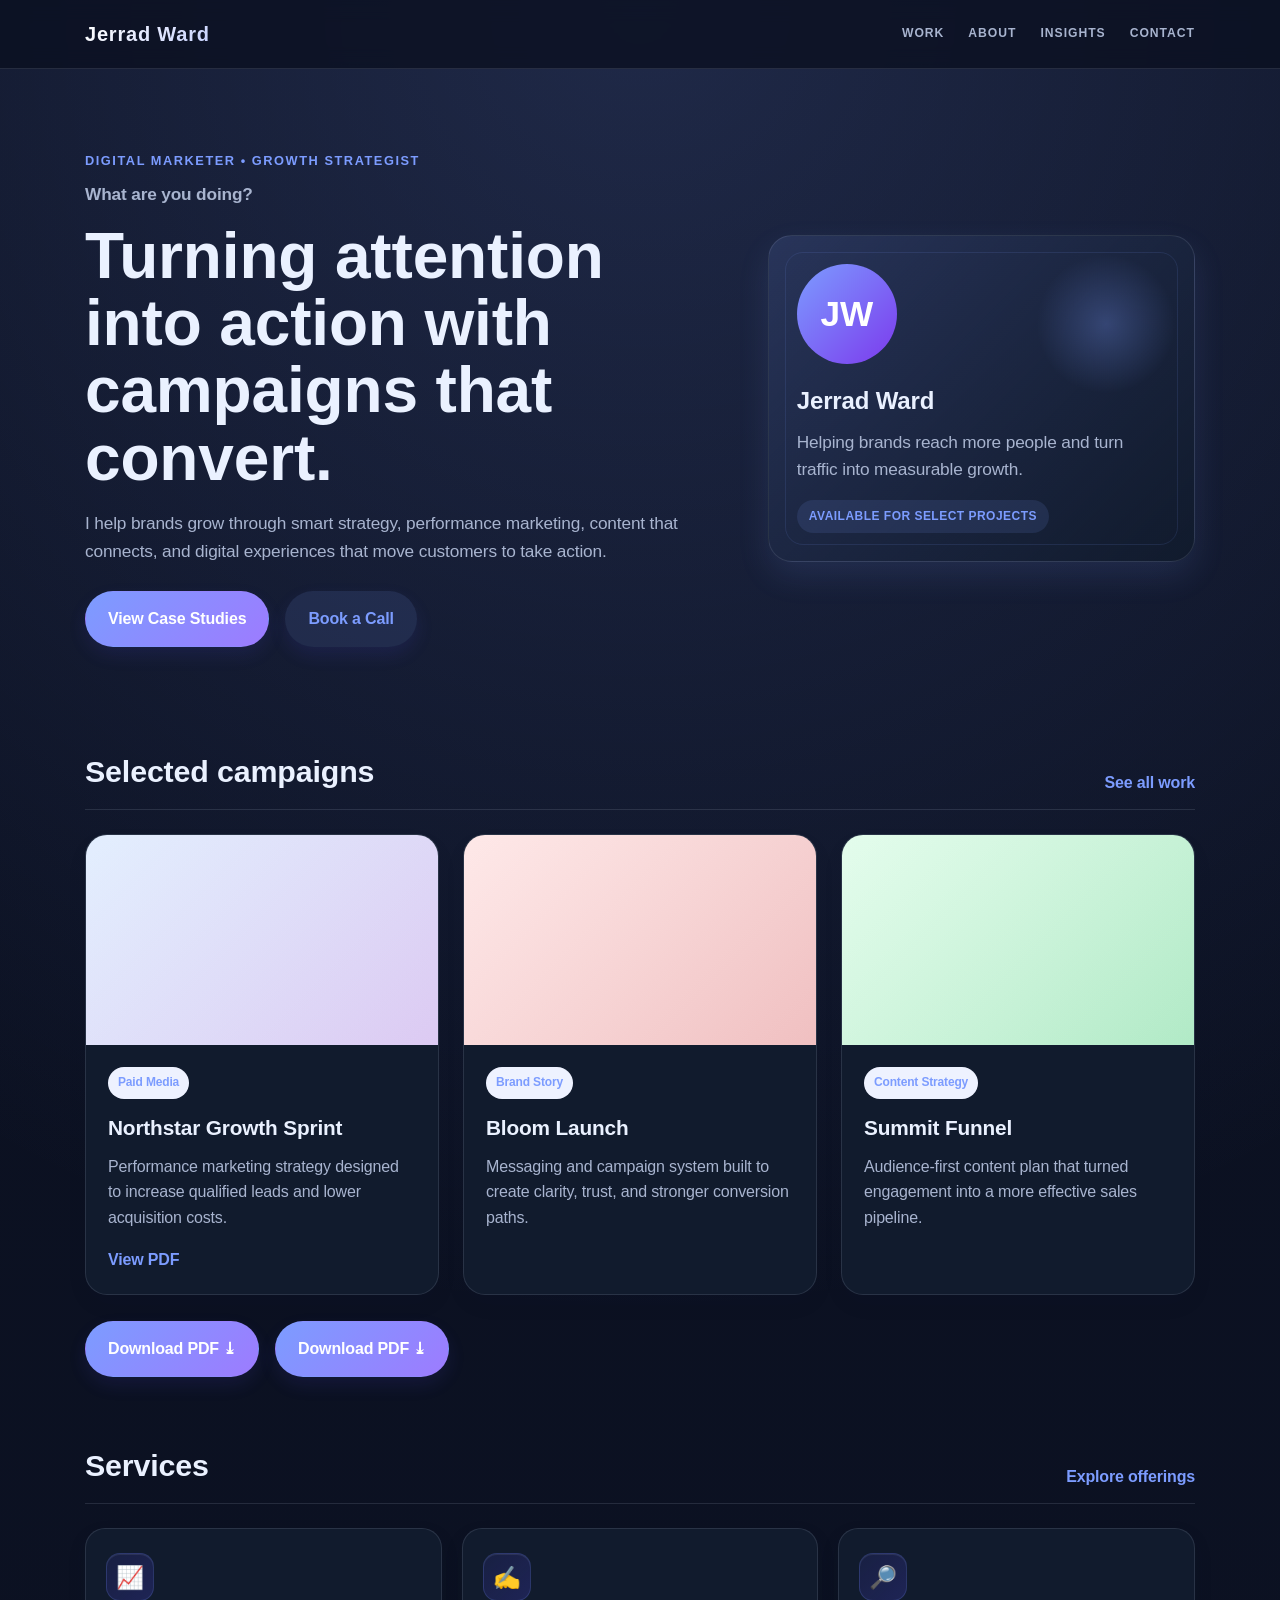
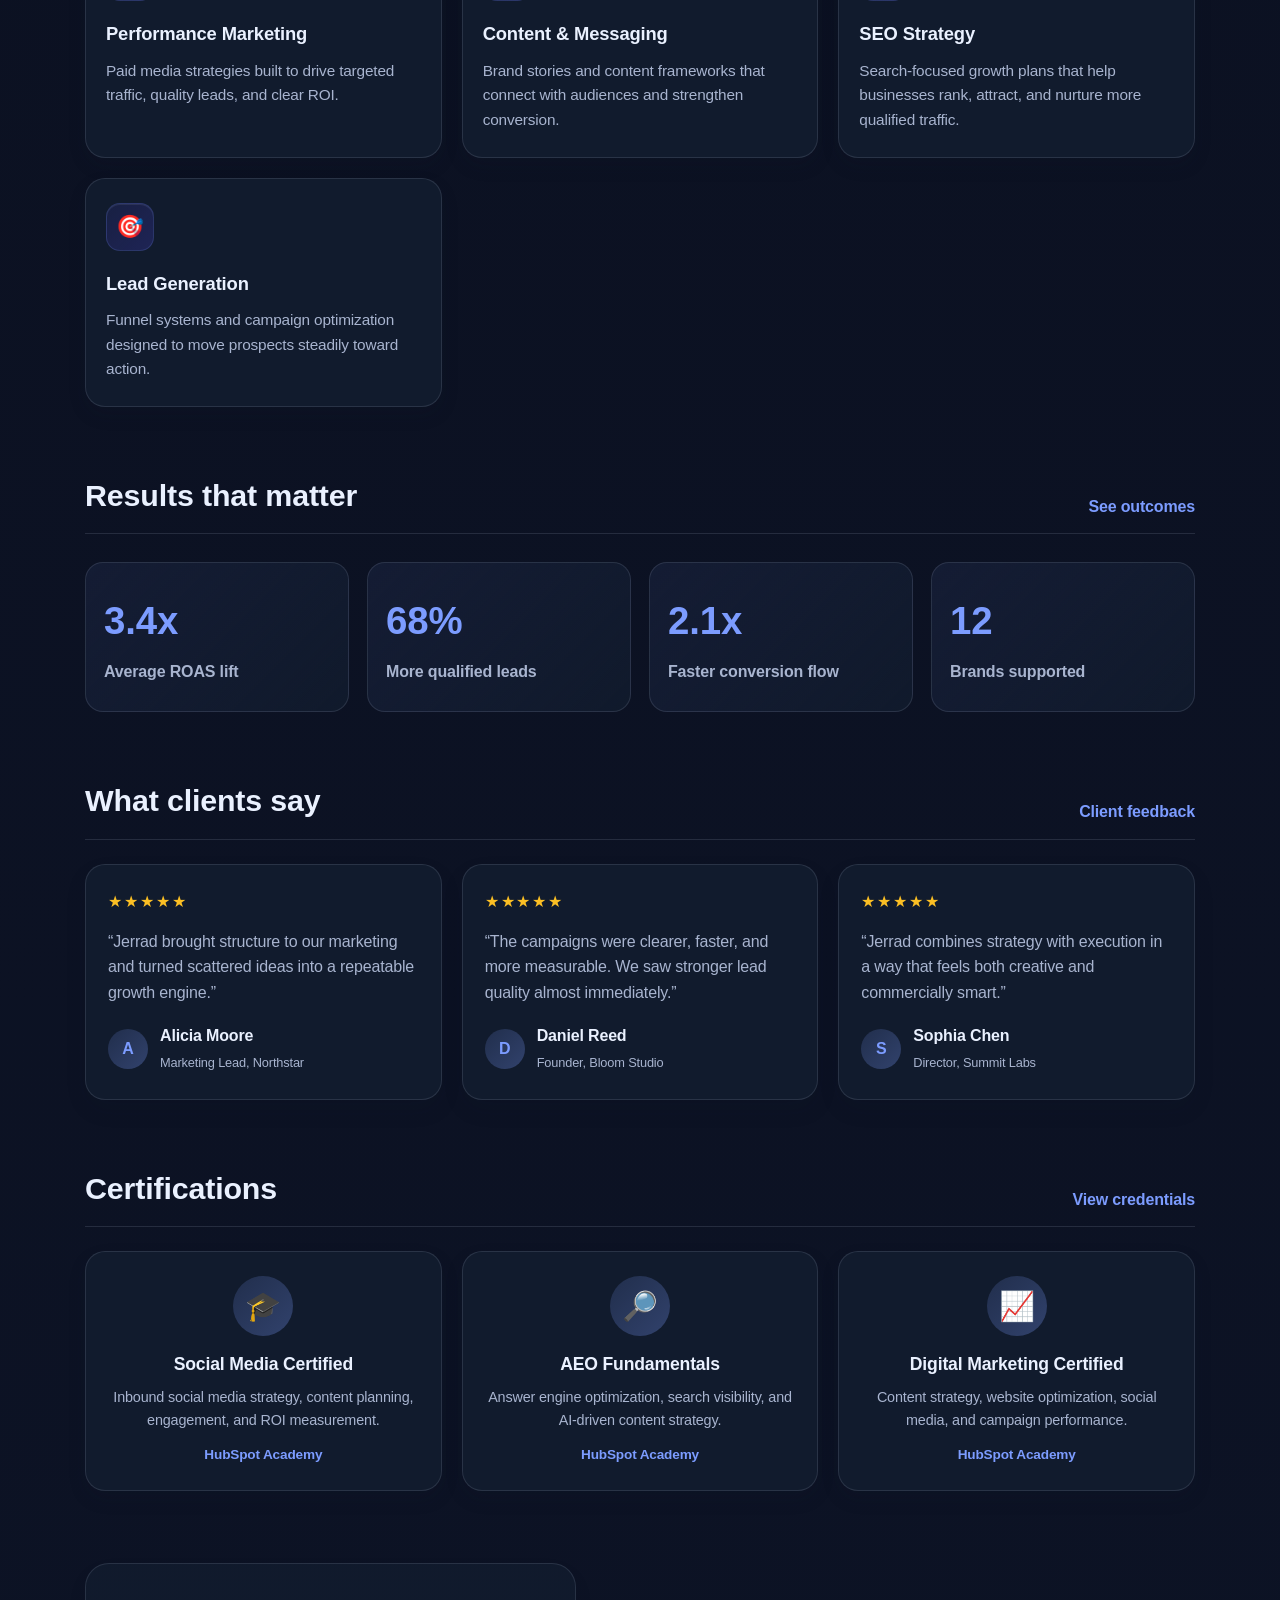
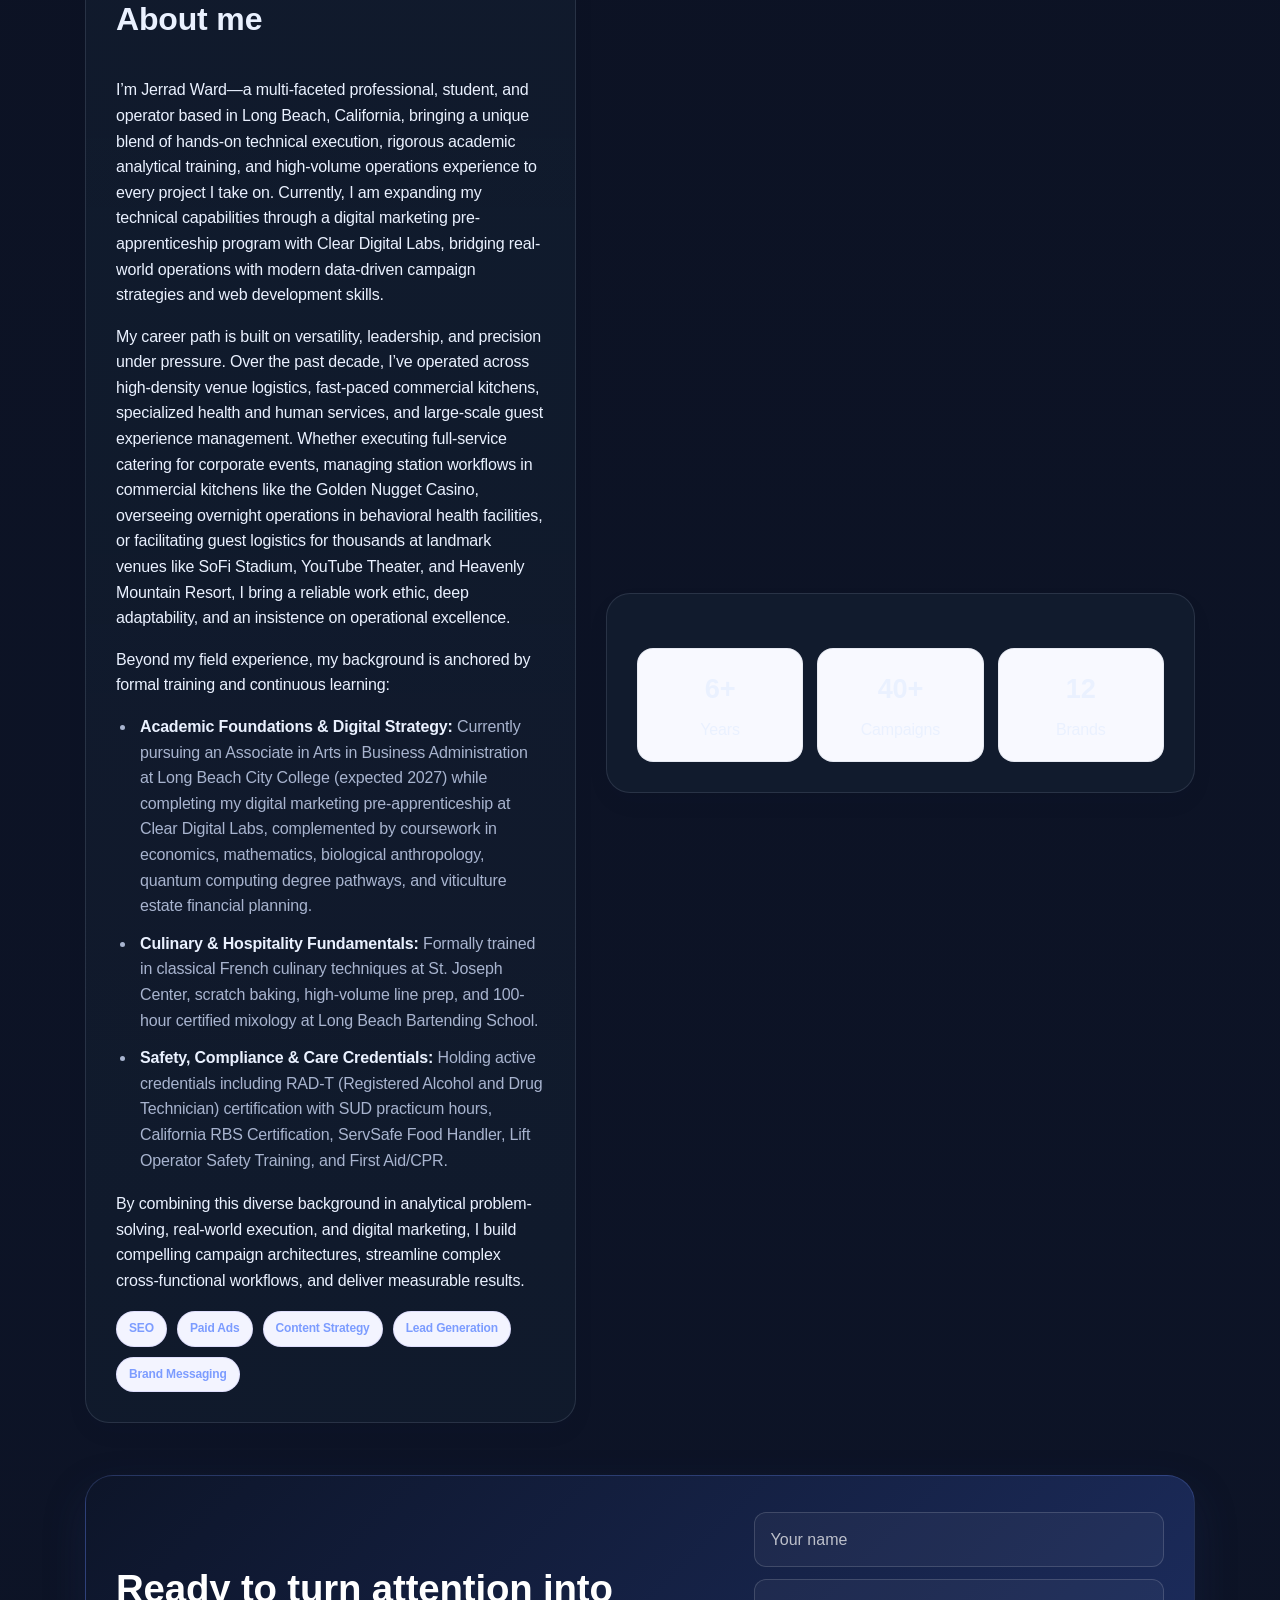
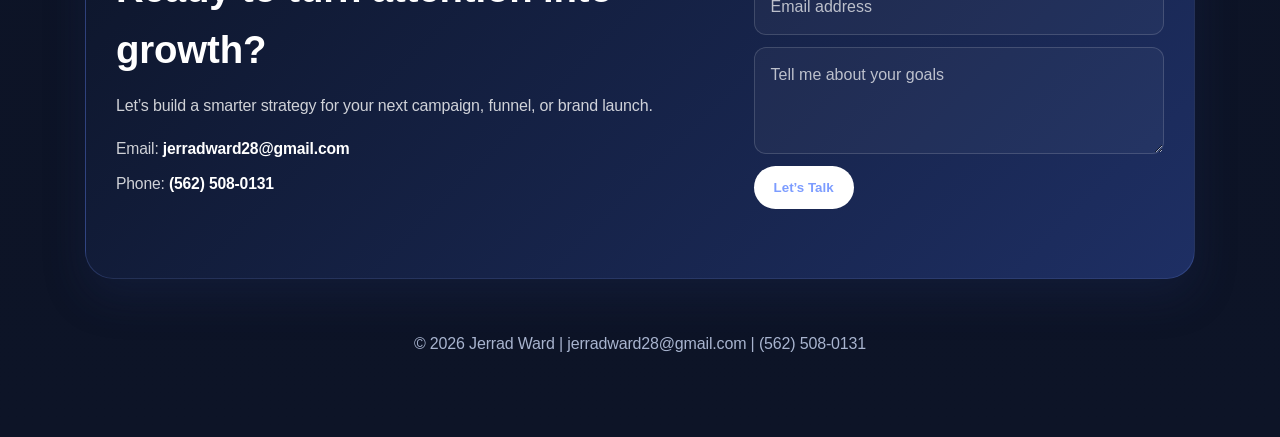
==== commit a5a9a3b2: "Add custom GA4 PDF download tracking" ====
--- a/index.html
+++ b/index.html
@@ -3,7 +3,12 @@
   <head>
     <meta charset="UTF-8" />
     <meta name="viewport" content="width=device-width, initial-scale=1.0" />
-    <title>Portfolio</title>
+    <meta name="description" content="Jerrad Ward is a Long Beach digital marketer and growth strategist focused on performance marketing, content strategy, SEO, and lead generation." />
+    <meta property="og:title" content="Jerrad Ward | Digital Marketer & Growth Strategist" />
+    <meta property="og:description" content="Strategy, campaigns, and digital experiences that turn attention into measurable growth." />
+    <meta property="og:type" content="website" />
+    <meta property="og:url" content="https://jerradward.me/" />
+    <title>Jerrad Ward | Digital Marketer &amp; Growth Strategist</title>
     <style>
       :root {
         --bg: #0b1020;
@@ -43,6 +48,22 @@
         color: inherit;
       }
 
+      .skip-link {
+        position: absolute;
+        left: 16px;
+        top: -48px;
+        z-index: 10;
+        padding: 10px 14px;
+        border-radius: 8px;
+        background: white;
+        color: var(--bg);
+        font-weight: 700;
+      }
+
+      .skip-link:focus {
+        top: 16px;
+      }
+
       .container {
         max-width: 1150px;
         margin: 0 auto;
@@ -594,34 +615,6 @@
         gap: 12px;
       }
 
-      .cta-form input,
-      .cta-form textarea {
-        width: 100%;
-        border: 1px solid rgba(255, 255, 255, 0.2);
-        border-radius: 12px;
-        padding: 13px 14px;
-        font: inherit;
-        color: var(--text);
-        background: rgba(255, 255, 255, 0.08);
-        outline: none;
-      }
-
-      .cta-form input:focus,
-      .cta-form textarea:focus {
-        border-color: var(--primary);
-        box-shadow: 0 0 0 3px rgba(124, 156, 255, 0.2);
-      }
-
-      .cta-form textarea {
-        resize: vertical;
-        min-height: 100px;
-      }
-
-      .cta-form button {
-        border: 0;
-        cursor: pointer;
-      }
-
       .form-status {
         min-height: 1.5em;
         margin: 0;
@@ -777,8 +770,9 @@
     </style>
   </head>
   <body>
+    <a class="skip-link" href="#main-content">Skip to content</a>
     <header>
-      <nav>
+      <nav aria-label="Primary navigation">
         <div class="brand"><span>Jerrad Ward</span></div>
         <div class="nav-links">
           <a href="#work">Work</a>
@@ -789,7 +783,7 @@
       </nav>
     </header>
 
-    <main class="container">
+    <main class="container" id="main-content">
       <section class="hero">
         <div class="hero-copy">
           <div class="eyebrow">Digital Marketer • Growth Strategist</div>
@@ -847,6 +841,21 @@
               <p>Audience-first content plan that turned engagement into a more effective sales pipeline.</p>
             </div>
           </article>
+        </div>
+
+        <div class="button-row">
+          <a href="assets/Away_Luggage_Campaign_Audit.pdf"
+             download
+             data-pdf-name="Away Luggage Campaign Audit"
+             class="btn btn-primary pdf-download-btn">
+            Download PDF &#x2913;
+          </a>
+          <a href="assets/Pour_and_Parcel_Brand_Roadmap.pdf"
+             download
+             data-pdf-name="Pour &amp; Parcel Brand Roadmap"
+             class="btn btn-primary pdf-download-btn">
+            Download PDF &#x2913;
+          </a>
         </div>
       </section>
 
@@ -1089,6 +1098,23 @@
         formStatus.textContent = "Opening your email app...";
         window.location.href = `mailto:jerradward28@gmail.com?subject=${subject}&body=${body}`;
       });
+
+      document.querySelectorAll("a[data-pdf-name]").forEach((button) => {
+        button.addEventListener("click", function () {
+          const pdfName = this.getAttribute("data-pdf-name");
+          const pdfUrl = this.getAttribute("href");
+
+          if (typeof gtag === "function") {
+            gtag("event", "pdf_download", {
+              file_name: pdfName,
+              file_url: pdfUrl,
+              event_category: "Case Study Engagement",
+              event_label: pdfName
+            });
+            console.log("GA4 Download Event Sent:", pdfName);
+          }
+        });
+      });
     </script>
   </body>
 </html>
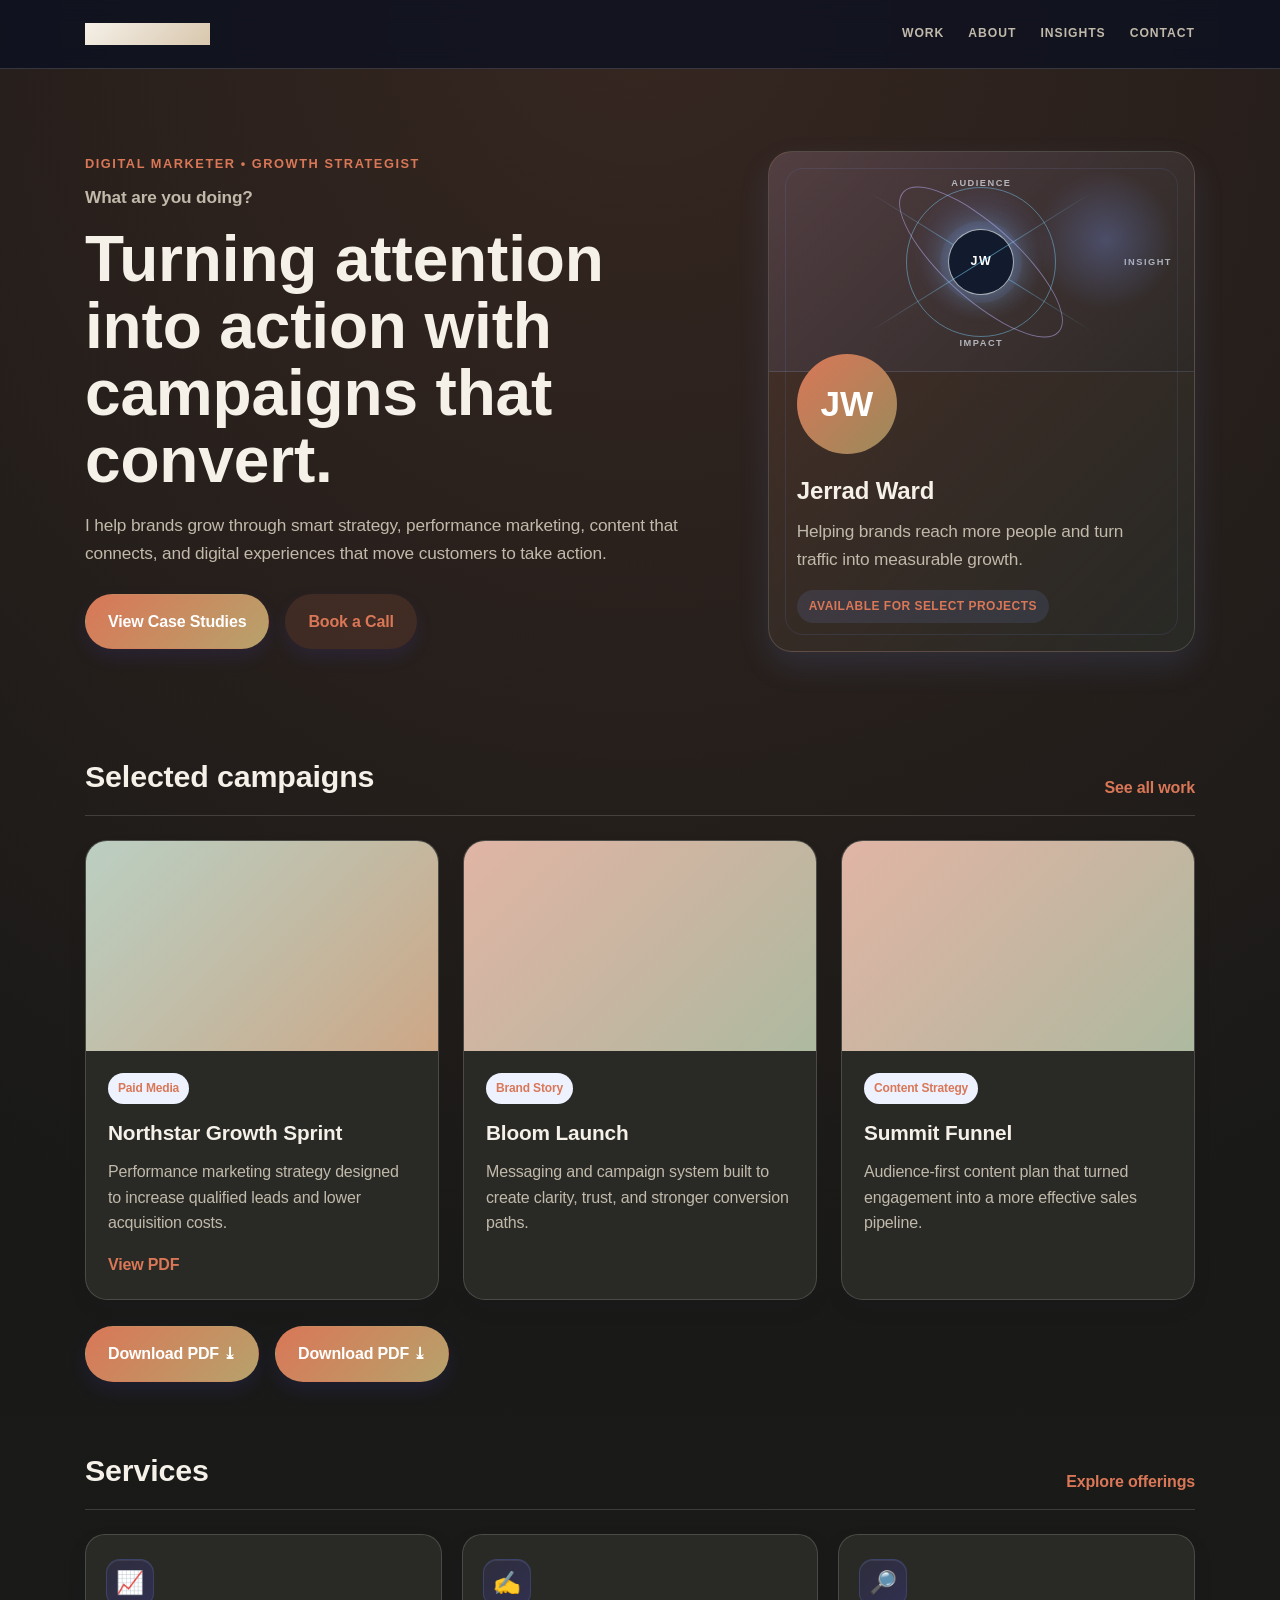
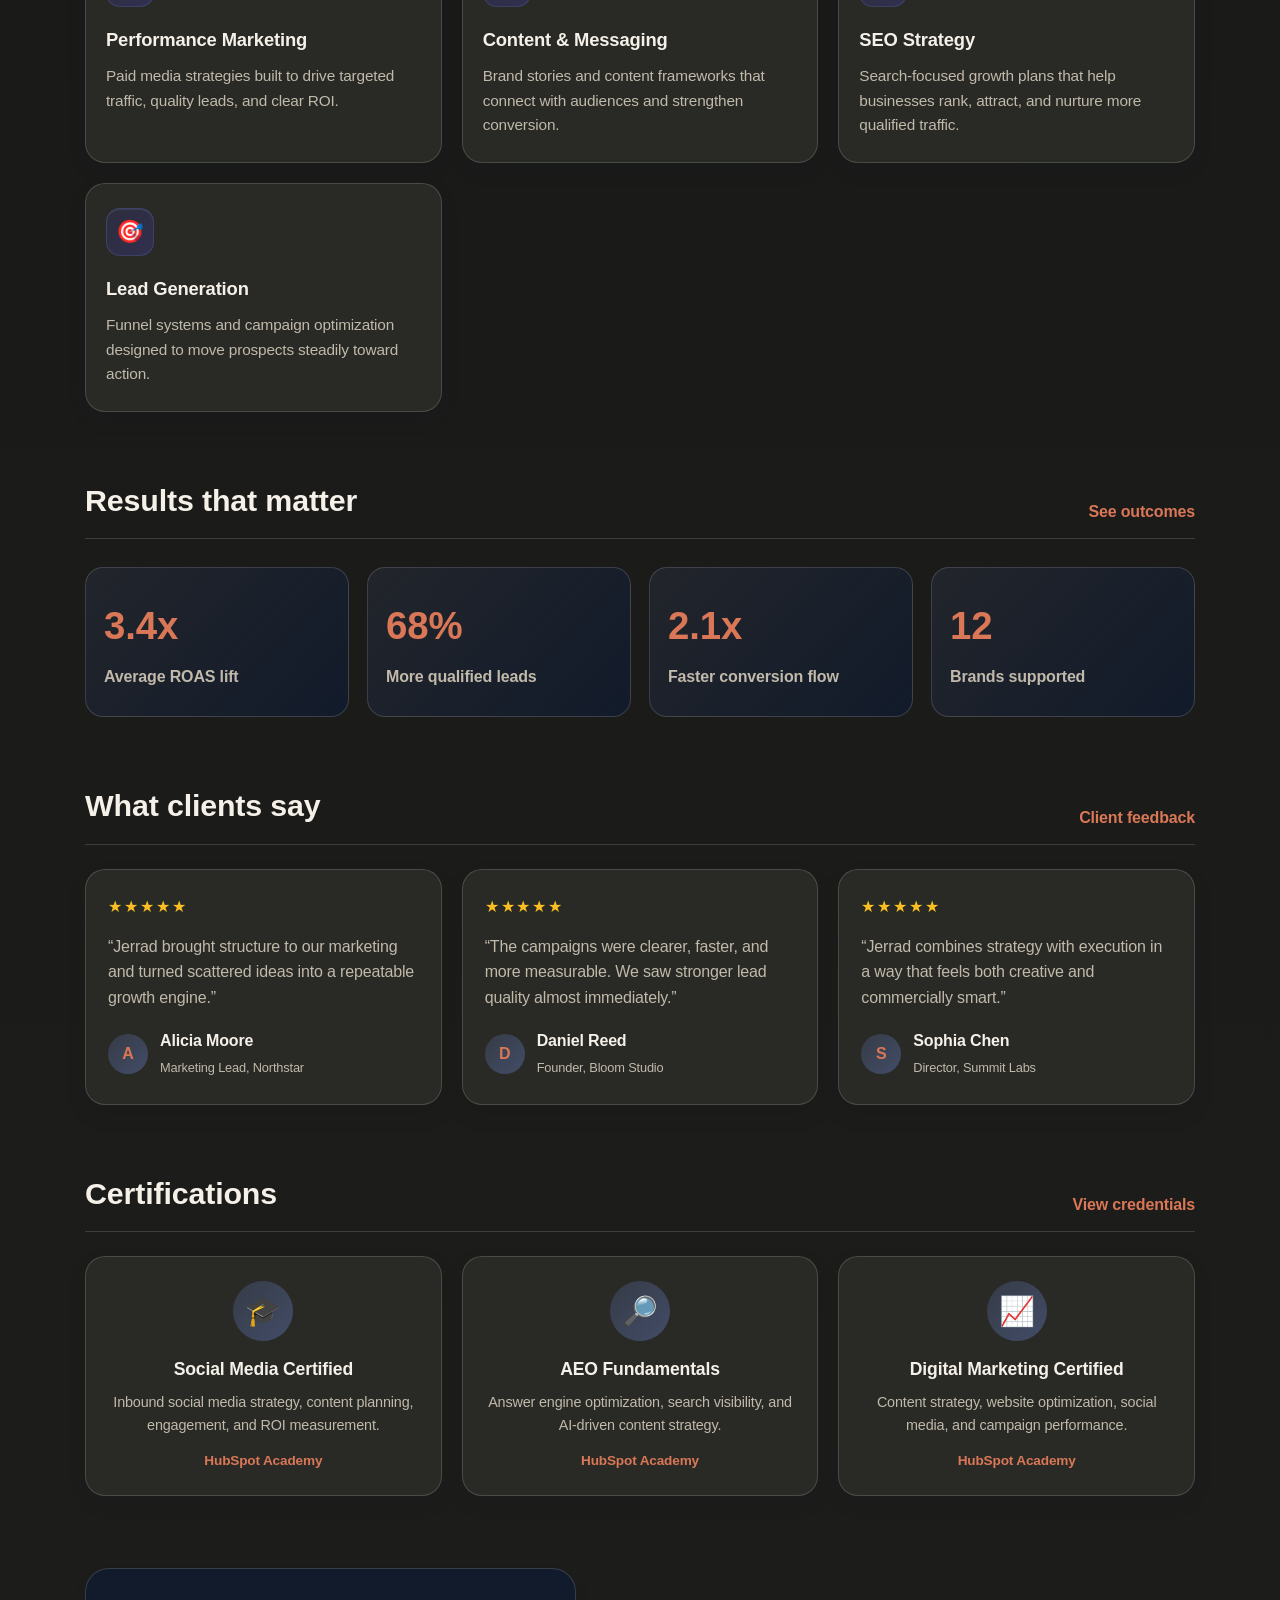
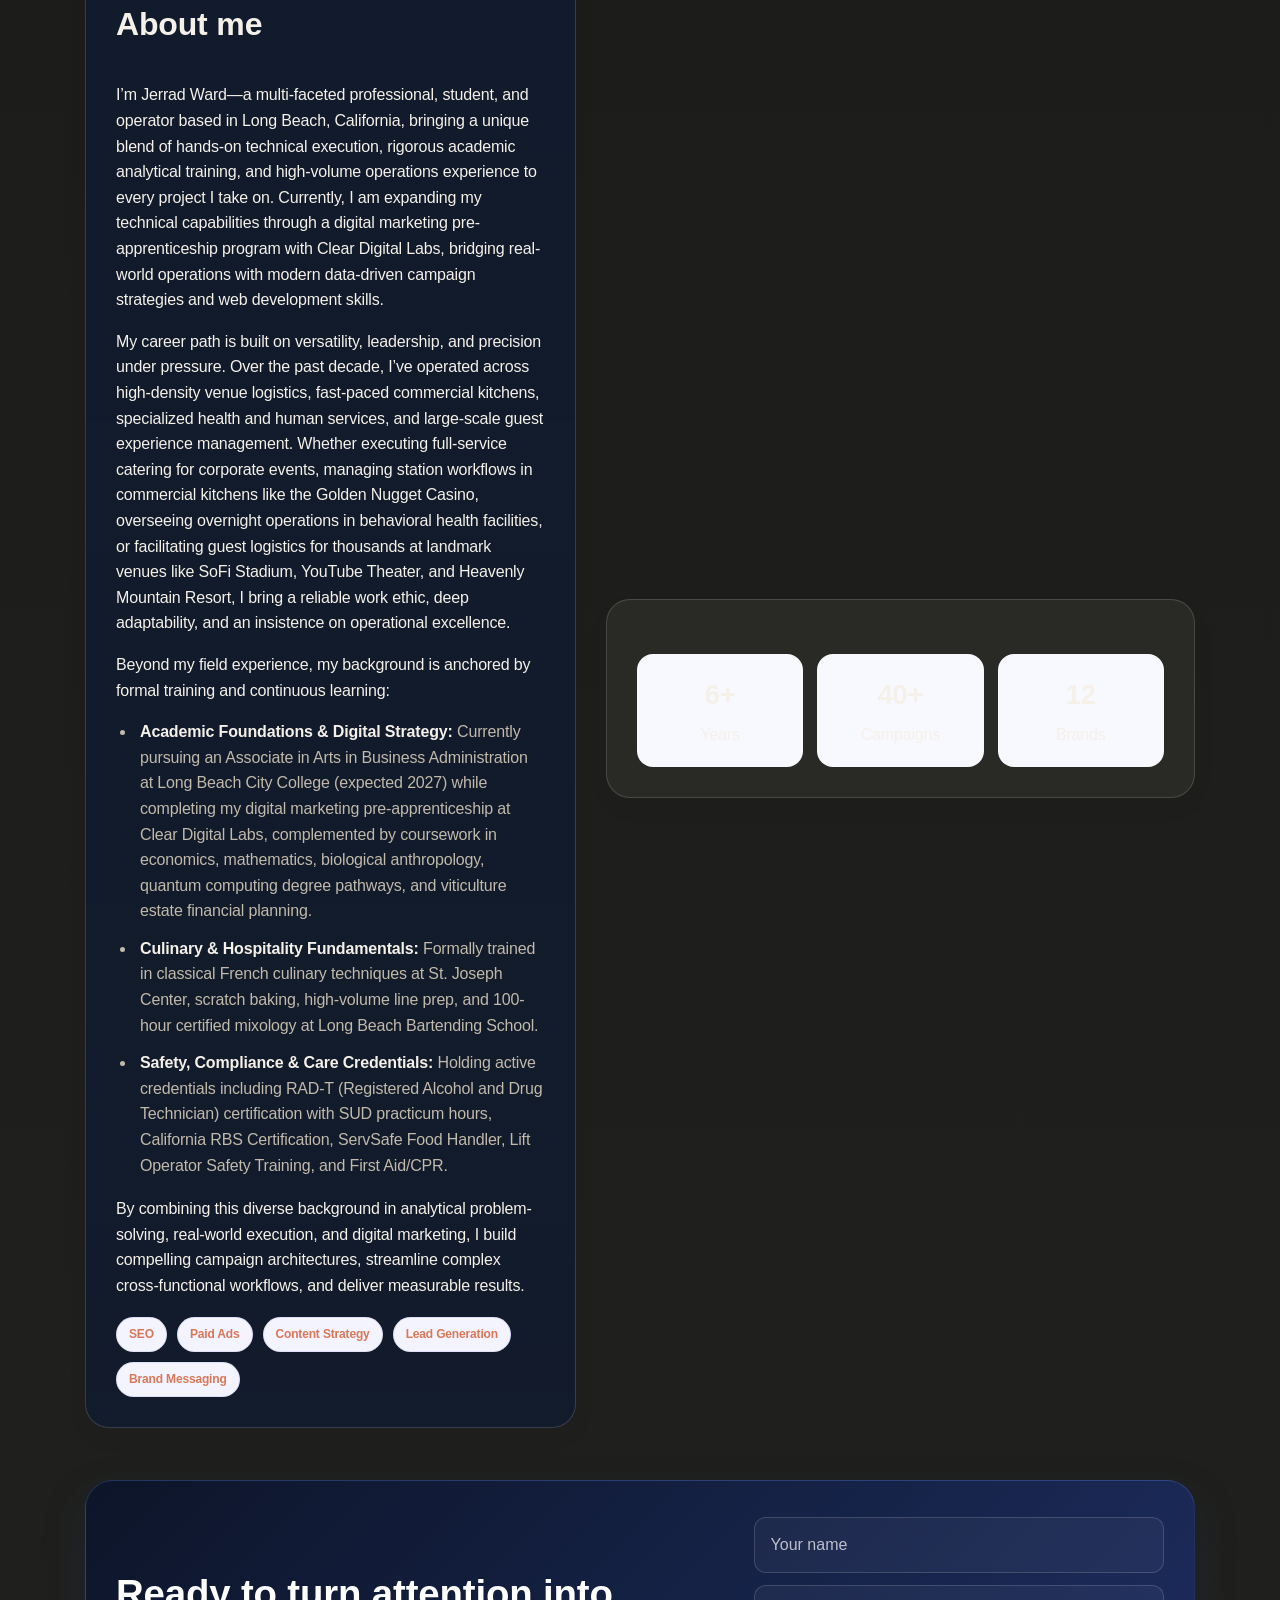
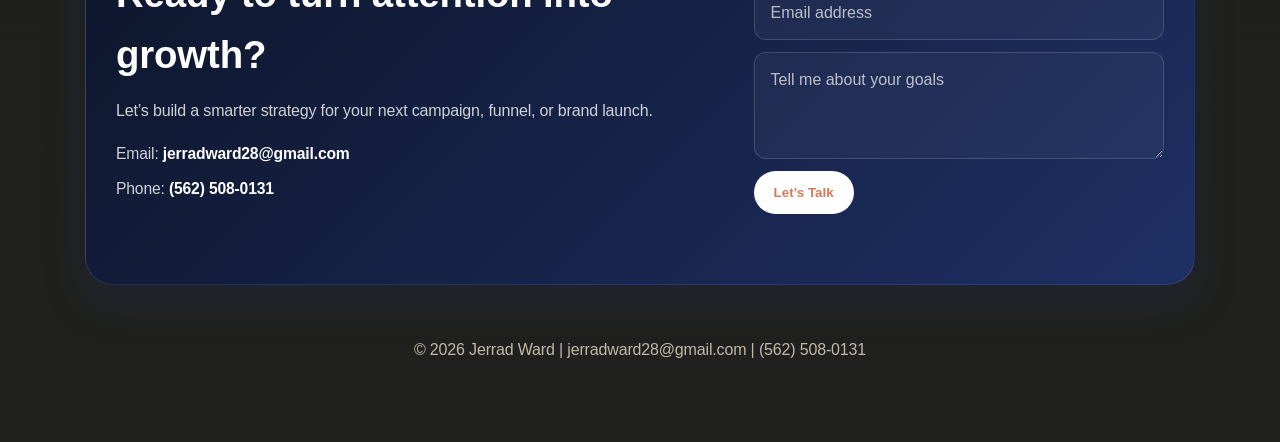
==== commit 960b9976: "Refresh portfolio and audit color scheme" ====
--- a/index.html
+++ b/index.html
@@ -3,12 +3,30 @@
   <head>
     <meta charset="UTF-8" />
     <meta name="viewport" content="width=device-width, initial-scale=1.0" />
-    <meta name="description" content="Jerrad Ward is a Long Beach digital marketer and growth strategist focused on performance marketing, content strategy, SEO, and lead generation." />
-    <meta property="og:title" content="Jerrad Ward | Digital Marketer & Growth Strategist" />
-    <meta property="og:description" content="Strategy, campaigns, and digital experiences that turn attention into measurable growth." />
+    <title>Jerrad Ward | Digital Marketing &amp; Analytics Portfolio</title>
+    <meta name="title" content="Jerrad Ward | Digital Marketing &amp; Analytics Portfolio" />
+    <meta name="description" content="Data-driven marketing strategies, campaign audits, and analytics case studies by Jerrad Ward. Featuring work on Away Luggage and Pour &amp; Parcel." />
     <meta property="og:type" content="website" />
     <meta property="og:url" content="https://jerradward.me/" />
-    <title>Jerrad Ward | Digital Marketer &amp; Growth Strategist</title>
+    <meta property="og:title" content="Jerrad Ward | Digital Marketing &amp; Analytics Portfolio" />
+    <meta property="og:description" content="Data-driven marketing strategies, campaign audits, and analytics case studies by Jerrad Ward. View my portfolio and case studies." />
+    <meta property="og:image" content="https://jerradward.me/assets/og-preview.png" />
+    <meta property="og:image:width" content="1200" />
+    <meta property="og:image:height" content="630" />
+    <meta name="twitter:card" content="summary_large_image" />
+    <meta name="twitter:url" content="https://jerradward.me/" />
+    <meta name="twitter:title" content="Jerrad Ward | Digital Marketing &amp; Analytics Portfolio" />
+    <meta name="twitter:description" content="Data-driven marketing strategies, campaign audits, and analytics case studies by Jerrad Ward." />
+    <meta name="twitter:image" content="https://jerradward.me/assets/og-preview.png" />
+    <link rel="stylesheet" href="style.css" />
+    <!-- Google tag (gtag.js) -->
+    <script async src="https://www.googletagmanager.com/gtag/js?id=G-D3DZ5RHB3R"></script>
+    <script>
+      window.dataLayer = window.dataLayer || [];
+      function gtag(){dataLayer.push(arguments);}
+      gtag('js', new Date());
+      gtag('config', 'G-D3DZ5RHB3R');
+    </script>
     <style>
       :root {
         --bg: #0b1020;
@@ -767,6 +785,61 @@
           padding-top: 56px;
         }
       }
+
+      /* Warm editorial palette */
+      :root {
+        --bg: #171716;
+        --bg-soft: #242522;
+        --card: #292a26;
+        --card-soft: #34352f;
+        --text: #f5f0e8;
+        --muted: #c1b9aa;
+        --primary: #d97757;
+        --primary-dark: #bd6045;
+        --secondary: rgba(217, 119, 87, 0.14);
+        --border: rgba(245, 240, 232, 0.16);
+        --glow: rgba(217, 119, 87, 0.3);
+      }
+
+      body {
+        background:
+          radial-gradient(circle at top, rgba(217, 119, 87, 0.16), transparent 25%),
+          linear-gradient(180deg, #171716 0%, #20211e 100%);
+      }
+
+      .brand span {
+        background: linear-gradient(135deg, #f5f0e8, #d8c7ad);
+      }
+
+      .btn-primary {
+        background: linear-gradient(135deg, var(--primary), #b7a26b);
+      }
+
+      .btn-primary:hover {
+        background: linear-gradient(135deg, var(--primary-dark), #9f8b59);
+      }
+
+      .profile-card {
+        background: linear-gradient(135deg, rgba(217, 119, 87, 0.16), rgba(41, 42, 38, 0.95));
+      }
+
+      .avatar {
+        background: linear-gradient(135deg, var(--primary), #9a8a5b);
+      }
+
+      .project-image {
+        background: linear-gradient(135deg, #a8c1b0, #d9b08c) !important;
+      }
+
+      .project-image[style] {
+        background: linear-gradient(135deg, #d8a08c, #b7c4a7) !important;
+      }
+
+      .section-head a:hover,
+      .nav-links a:hover,
+      .project-link:hover {
+        color: #e4b08c;
+      }
     </style>
   </head>
   <body>
@@ -800,6 +873,14 @@
         </div>
 
         <div class="profile-card">
+          <div class="profile-art" aria-hidden="true">
+            <div class="art-orbit art-orbit-one"></div>
+            <div class="art-orbit art-orbit-two"></div>
+            <div class="art-core">JW</div>
+            <span class="art-label art-label-top">AUDIENCE</span>
+            <span class="art-label art-label-right">INSIGHT</span>
+            <span class="art-label art-label-bottom">IMPACT</span>
+          </div>
           <div class="avatar">JW</div>
           <h2>Jerrad Ward</h2>
           <p>Helping brands reach more people and turn traffic into measurable growth.</p>
@@ -1064,7 +1145,8 @@
           </div>
         </div>
 
-        <form class="cta-form" id="contact-form">
+        <form class="cta-form" id="contact-form" action="https://formspree.io/f/mzebpgkj" method="POST">
+          <input type="hidden" name="_subject" value="New portfolio inquiry" />
           <input id="name" name="name" type="text" placeholder="Your name" aria-label="Your name" autocomplete="name" required />
           <input id="email" name="email" type="email" placeholder="Email address" aria-label="Email address" autocomplete="email" required />
           <textarea id="message" name="message" rows="3" placeholder="Tell me about your goals" aria-label="Tell me about your goals" required></textarea>
@@ -1078,27 +1160,6 @@
       © 2026 Jerrad Ward | <a href="mailto:jerradward28@gmail.com">jerradward28@gmail.com</a> | <a href="tel:+15625080131">(562) 508-0131</a>
     </footer>
     <script>
-      const contactForm = document.querySelector("#contact-form");
-      const formStatus = document.querySelector("#form-status");
-
-      contactForm.addEventListener("submit", (event) => {
-        event.preventDefault();
-
-        if (!contactForm.checkValidity()) {
-          contactForm.reportValidity();
-          return;
-        }
-
-        const formData = new FormData(contactForm);
-        const subject = encodeURIComponent(`Portfolio inquiry from ${formData.get("name")}`);
-        const body = encodeURIComponent(
-          `Name: ${formData.get("name")}\nEmail: ${formData.get("email")}\n\n${formData.get("message")}`
-        );
-
-        formStatus.textContent = "Opening your email app...";
-        window.location.href = `mailto:jerradward28@gmail.com?subject=${subject}&body=${body}`;
-      });
-
       document.querySelectorAll("a[data-pdf-name]").forEach((button) => {
         button.addEventListener("click", function () {
           const pdfName = this.getAttribute("data-pdf-name");
--- a/style.css
+++ b/style.css
@@ -0,0 +1,334 @@
+:root {
+	--card-bg: #172033;
+	--text-primary: #f8fafc;
+	--text-secondary: #cbd5e1;
+	--accent: #38bdf8;
+}
+
+html {
+	scroll-behavior: smooth;
+}
+
+section[id],
+header[id],
+footer[id] {
+	scroll-margin-top: 80px;
+}
+
+/* Enhanced Modal Styling for PDFs */
+.modal-content {
+	background: var(--card-bg);
+	margin: 3% auto;
+	padding: 2.5rem;
+	border-radius: 12px;
+	max-width: 900px;
+	width: 90%;
+	color: var(--text-primary);
+	position: relative;
+	max-height: 90vh;
+	overflow-y: auto;
+}
+
+.modal-header-actions {
+	display: flex;
+	justify-content: space-between;
+	align-items: center;
+	gap: 1rem;
+	margin-top: 1rem;
+	flex-wrap: wrap;
+}
+
+.subtitle {
+	color: var(--text-secondary);
+	font-size: 0.95rem;
+}
+
+.modal-divider {
+	border: 0;
+	height: 1px;
+	background: rgba(255, 255, 255, 0.1);
+	margin: 1.5rem 0;
+}
+
+.pdf-viewer-container {
+	width: 100%;
+	border-radius: 8px;
+	overflow: hidden;
+	background: #0f172a;
+	border: 1px solid rgba(255, 255, 255, 0.05);
+}
+
+.pdf-fallback {
+	padding: 3rem;
+	text-align: center;
+	color: var(--text-secondary);
+}
+
+/* Interactive Case Study Cards */
+.portfolio-grid {
+	display: grid;
+	grid-template-columns: repeat(auto-fit, minmax(320px, 1fr));
+	gap: 2.5rem;
+	perspective: 1000px;
+}
+
+.card {
+	background: var(--card-bg);
+	border-radius: 14px;
+	padding: 2.2rem;
+	display: flex;
+	flex-direction: column;
+	justify-content: space-between;
+	border: 1px solid rgba(255, 255, 255, 0.08);
+	position: relative;
+	overflow: hidden;
+	z-index: 1;
+	transition: transform 0.4s cubic-bezier(0.16, 1, 0.3, 1),
+				border-color 0.4s ease,
+				box-shadow 0.4s ease;
+	will-change: transform, box-shadow;
+}
+
+.card::before {
+	content: '';
+	position: absolute;
+	top: 0;
+	left: 0;
+	width: 100%;
+	height: 100%;
+	background: radial-gradient(
+		500px circle at var(--mouse-x, 50%) var(--mouse-y, 50%),
+		rgba(56, 189, 248, 0.15),
+		transparent 60%
+	);
+	z-index: -1;
+	opacity: 0;
+	transition: opacity 0.3s ease;
+	pointer-events: none;
+}
+
+.card:hover {
+	transform: translateY(-8px) scale(1.015);
+	border-color: rgba(56, 189, 248, 0.4);
+	box-shadow: 0 20px 40px -15px rgba(0, 0, 0, 0.5),
+				0 0 20px 0 rgba(56, 189, 248, 0.15);
+}
+
+.card:hover::before {
+	opacity: 1;
+}
+
+.category {
+	font-size: 0.75rem;
+	color: var(--accent);
+	text-transform: uppercase;
+	font-weight: 700;
+	letter-spacing: 1px;
+}
+
+.card h3 {
+	font-size: 1.45rem;
+	margin: 0.6rem 0 1rem;
+	color: var(--text-primary);
+	transition: color 0.3s ease;
+}
+
+.card:hover h3 {
+	color: var(--accent);
+}
+
+.card-body p {
+	color: var(--text-secondary);
+	font-size: 0.95rem;
+	margin-bottom: 1.8rem;
+	line-height: 1.6;
+}
+
+.tags {
+	display: flex;
+	gap: 0.6rem;
+	flex-wrap: wrap;
+	margin-bottom: 1.5rem;
+}
+
+.tags span {
+	background: rgba(255, 255, 255, 0.04);
+	border: 1px solid rgba(255, 255, 255, 0.08);
+	padding: 0.3rem 0.75rem;
+	border-radius: 20px;
+	font-size: 0.78rem;
+	color: var(--text-secondary);
+	transition: all 0.3s ease;
+}
+
+.card:hover .tags span {
+	background: rgba(56, 189, 248, 0.1);
+	color: var(--text-primary);
+	border-color: rgba(56, 189, 248, 0.2);
+}
+
+.link-btn {
+	color: var(--accent);
+	text-decoration: none;
+	font-weight: 600;
+	display: inline-flex;
+	align-items: center;
+	gap: 0.4rem;
+	transition: gap 0.3s ease, color 0.3s ease;
+}
+
+.card:hover .link-btn {
+	gap: 0.8rem;
+	color: #38bdf8;
+}
+
+/* Hero artwork and page motion */
+.hero-copy,
+.profile-card,
+.section,
+.cta {
+	animation: reveal-up 0.8s ease both;
+}
+
+.profile-card {
+	overflow: hidden;
+}
+
+.profile-art {
+	position: absolute;
+	inset: 0;
+	height: 220px;
+	background:
+		radial-gradient(circle at 50% 45%, rgba(124, 156, 255, 0.26), transparent 28%),
+		linear-gradient(135deg, rgba(124, 156, 255, 0.12), rgba(17, 27, 45, 0.1));
+	border-bottom: 1px solid rgba(148, 163, 184, 0.16);
+	overflow: hidden;
+}
+
+.profile-art::before,
+.profile-art::after {
+	content: '';
+	position: absolute;
+	width: 260px;
+	height: 1px;
+	background: linear-gradient(90deg, transparent, rgba(125, 211, 252, 0.65), transparent);
+	left: 50%;
+	top: 50%;
+	transform: translate(-50%, -50%) rotate(32deg);
+	animation: art-scan 5s ease-in-out infinite;
+}
+
+.profile-art::after {
+	transform: translate(-50%, -50%) rotate(-32deg);
+	animation-delay: -2.5s;
+}
+
+.art-orbit {
+	position: absolute;
+	left: 50%;
+	top: 50%;
+	border: 1px solid rgba(125, 211, 252, 0.45);
+	border-radius: 50%;
+	transform: translate(-50%, -50%);
+}
+
+.art-orbit-one {
+	width: 150px;
+	height: 150px;
+	animation: orbit-spin 14s linear infinite;
+}
+
+.art-orbit-two {
+	width: 210px;
+	height: 74px;
+	border-color: rgba(196, 181, 253, 0.5);
+	transform: translate(-50%, -50%) rotate(42deg);
+	animation: orbit-spin-reverse 11s linear infinite;
+}
+
+.art-core {
+	position: absolute;
+	left: 50%;
+	top: 50%;
+	width: 66px;
+	height: 66px;
+	display: grid;
+	place-items: center;
+	transform: translate(-50%, -50%);
+	border: 1px solid rgba(255, 255, 255, 0.65);
+	border-radius: 50%;
+	background: #111b2d;
+	box-shadow: 0 0 0 8px rgba(124, 156, 255, 0.08), 0 0 28px rgba(125, 211, 252, 0.4);
+	color: white;
+	font-size: 0.78rem;
+	font-weight: 700;
+	letter-spacing: 0.12em;
+}
+
+.art-label {
+	position: absolute;
+	color: rgba(226, 232, 240, 0.72);
+	font-size: 0.58rem;
+	font-weight: 700;
+	letter-spacing: 0.16em;
+}
+
+.art-label-top { top: 24px; left: 50%; transform: translateX(-50%); }
+.art-label-right { right: 22px; top: 50%; transform: translateY(-50%); }
+.art-label-bottom { bottom: 20px; left: 50%; transform: translateX(-50%); }
+
+.profile-card > .avatar {
+	position: relative;
+	margin-top: 174px;
+}
+
+.project,
+.service-card,
+.result-card,
+.testimonial,
+.cert-card,
+.about-panel {
+	transition: transform 0.35s ease, border-color 0.35s ease, box-shadow 0.35s ease;
+}
+
+.project:hover,
+.service-card:hover,
+.result-card:hover,
+.testimonial:hover,
+.cert-card:hover,
+.about-panel:hover {
+	transform: translateY(-6px);
+	border-color: rgba(124, 156, 255, 0.48);
+	box-shadow: 0 18px 36px rgba(3, 7, 18, 0.28);
+}
+
+@keyframes reveal-up {
+	from { opacity: 0; transform: translateY(18px); }
+	to { opacity: 1; transform: translateY(0); }
+}
+
+@keyframes orbit-spin {
+	from { transform: translate(-50%, -50%) rotate(0deg); }
+	to { transform: translate(-50%, -50%) rotate(360deg); }
+}
+
+@keyframes orbit-spin-reverse {
+	from { transform: translate(-50%, -50%) rotate(42deg); }
+	to { transform: translate(-50%, -50%) rotate(-318deg); }
+}
+
+@keyframes art-scan {
+	0%, 100% { opacity: 0.2; }
+	50% { opacity: 0.9; }
+}
+
+@media (prefers-reduced-motion: reduce) {
+	*,
+	*::before,
+	*::after {
+		animation-duration: 0.01ms !important;
+		animation-iteration-count: 1 !important;
+		scroll-behavior: auto !important;
+		transition-duration: 0.01ms !important;
+	}
+}
